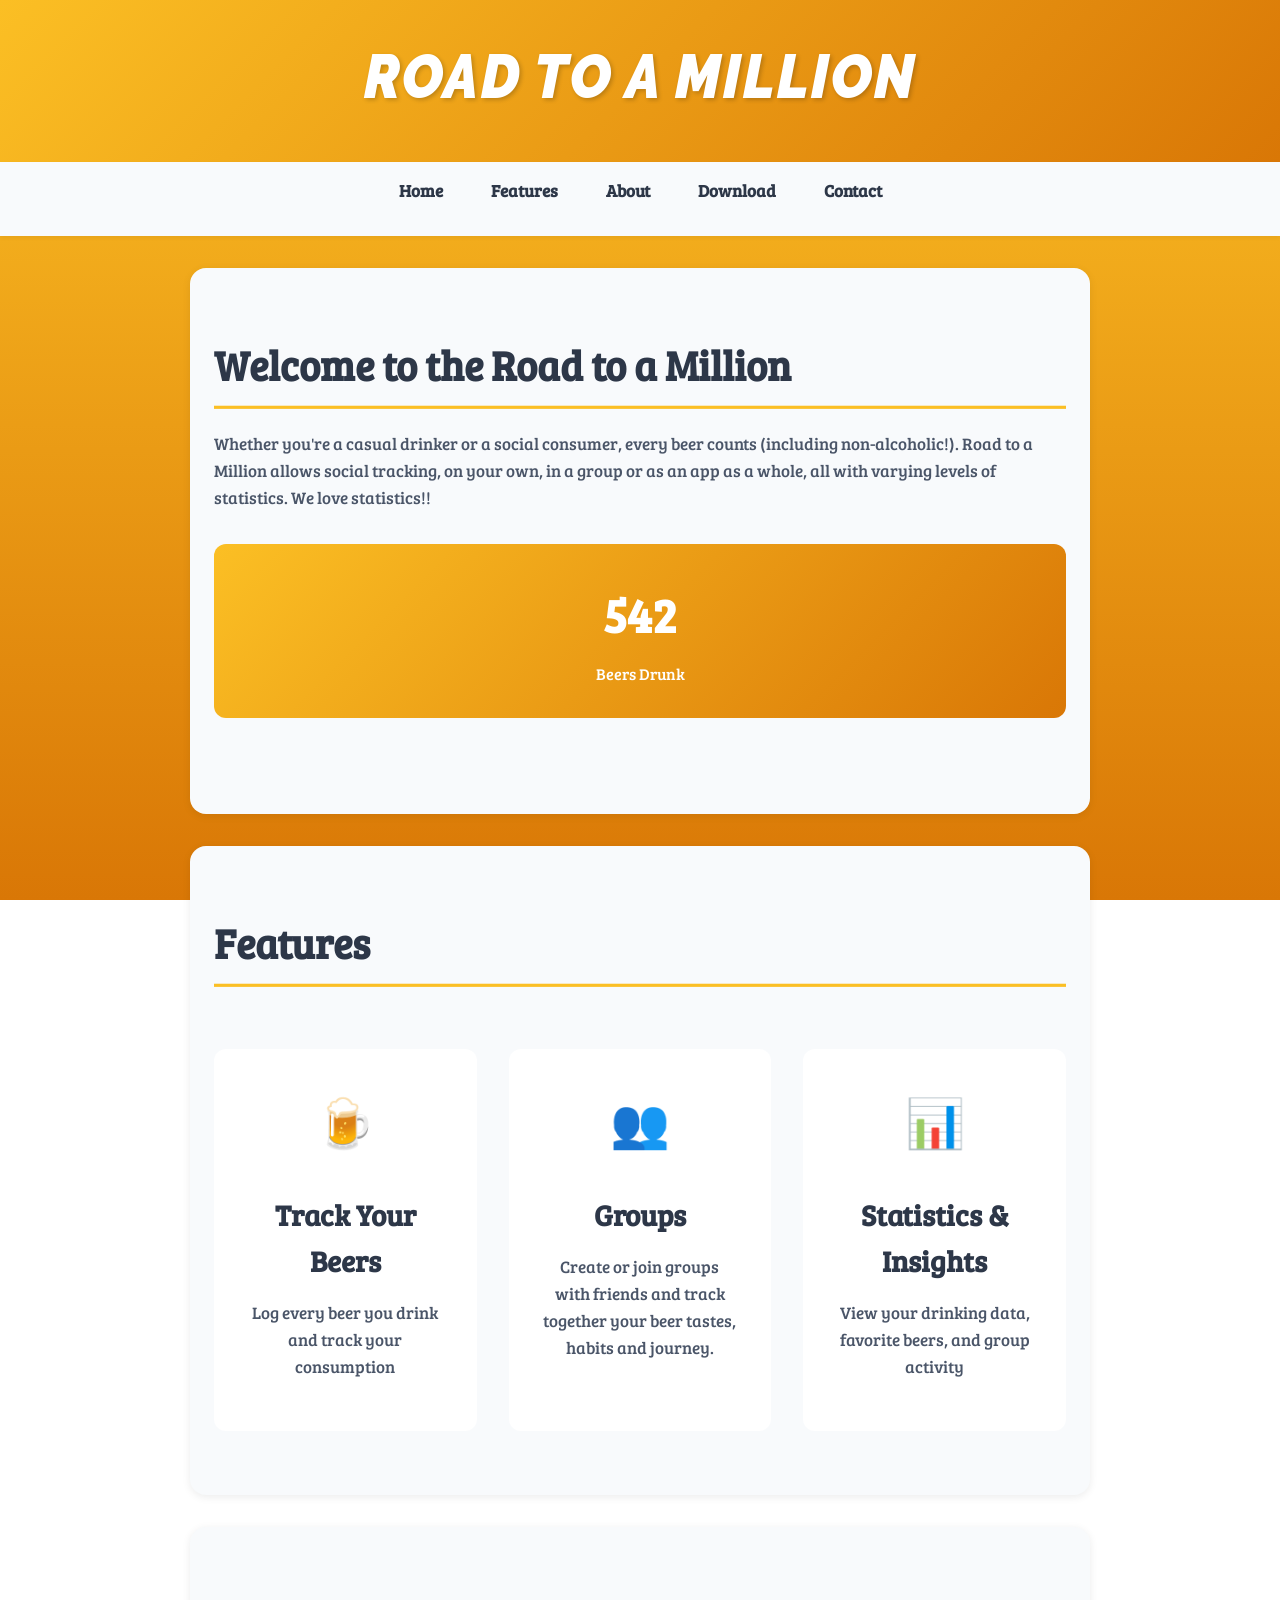
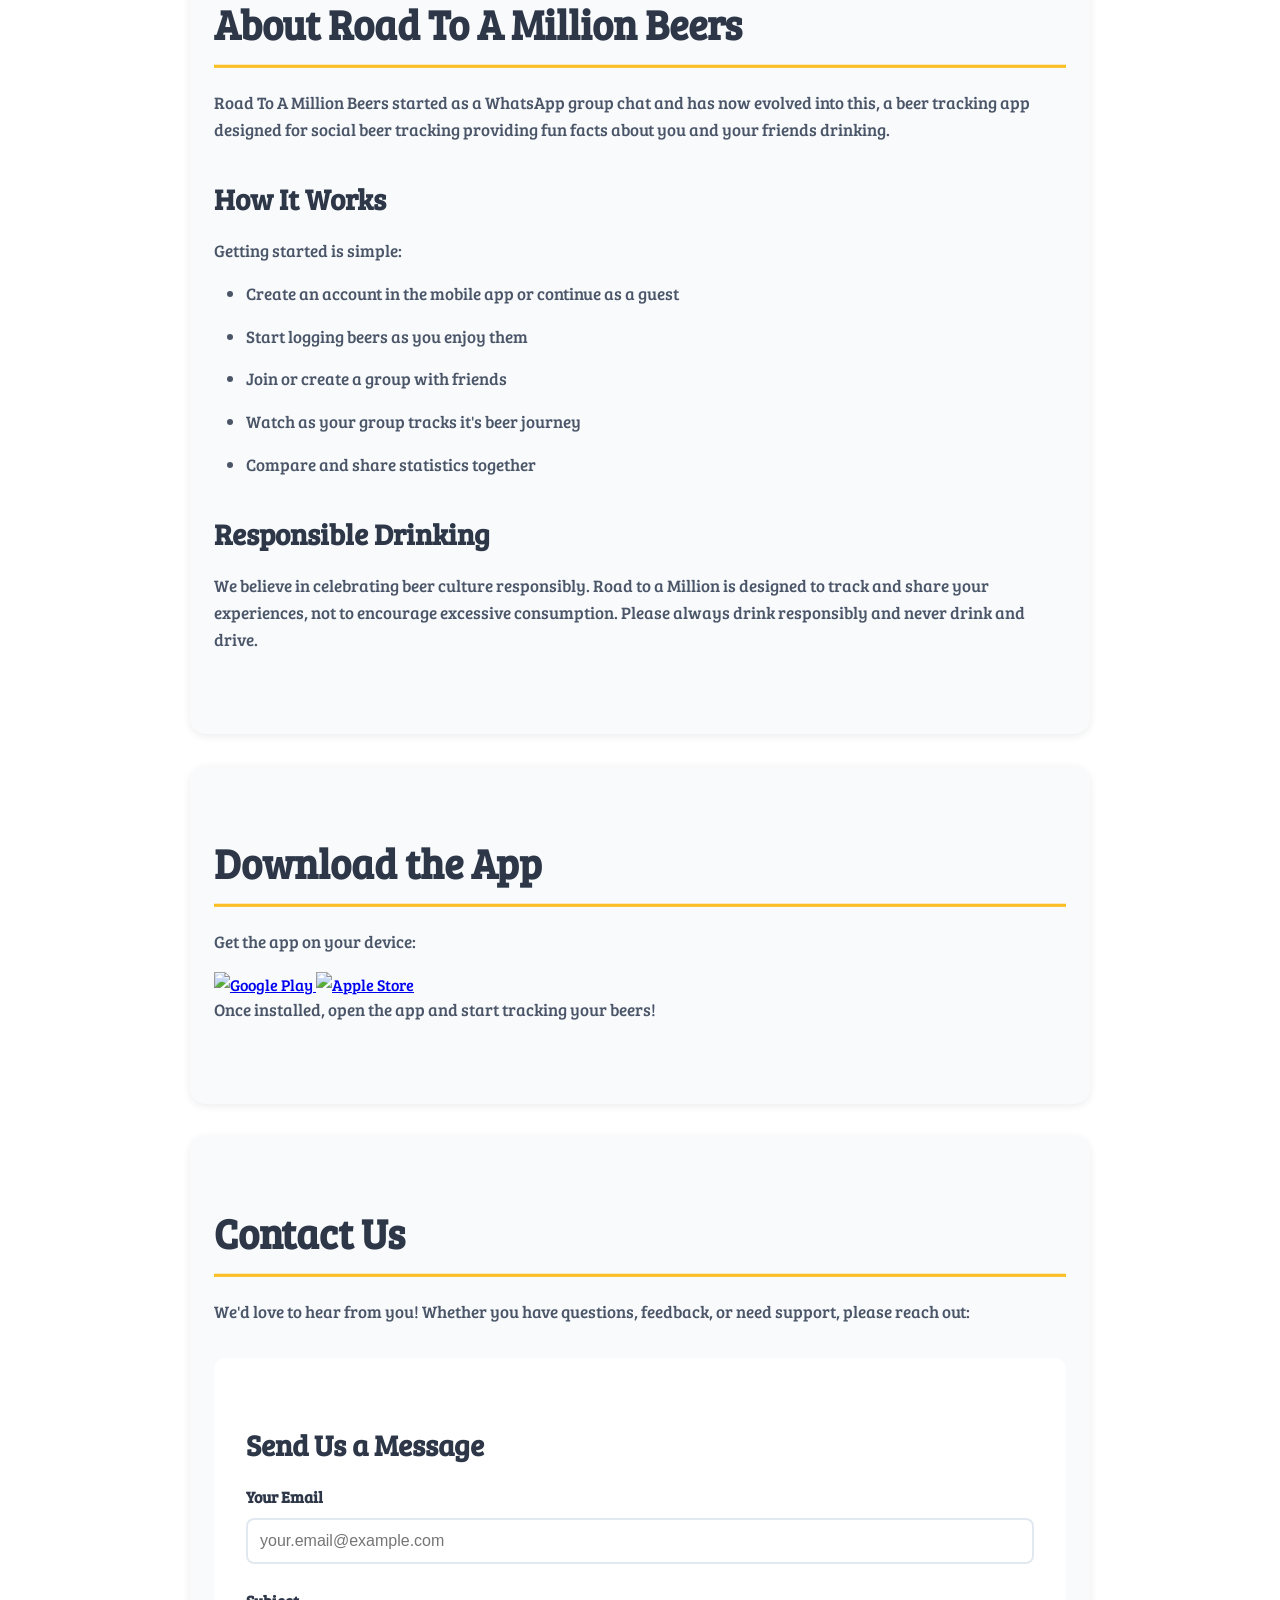
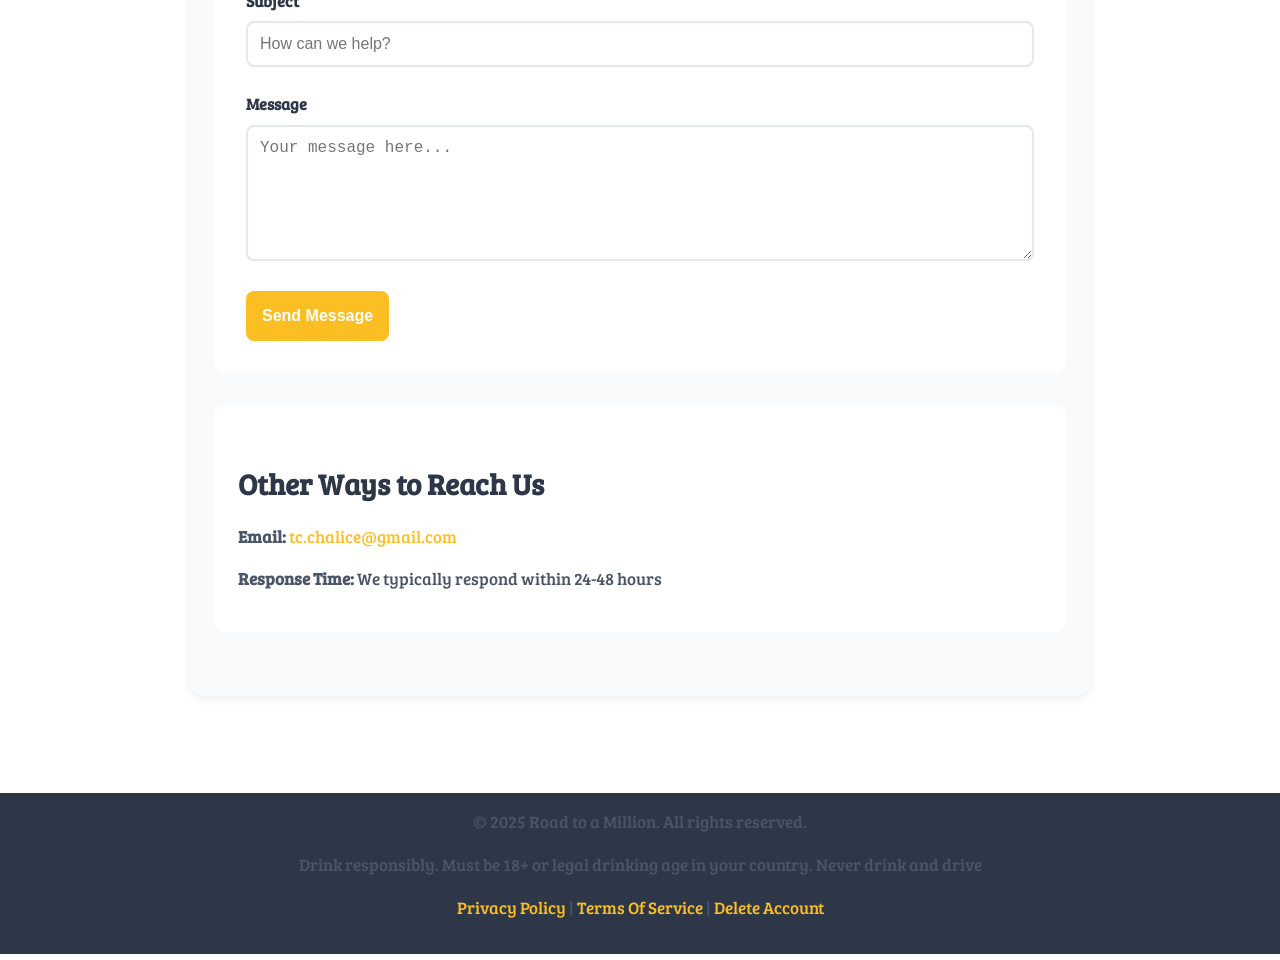
==== index.html @ 517c48bf "Updated download page" ====
<!DOCTYPE html>
<html lang="en">

<head>
    <meta charset="UTF-8">
    <meta name="viewport" content="width=device-width, initial-scale=1.0">
    <title>Road to a Million - Track Your Beers</title>
    <link rel="stylesheet" href="styles.css">
    <meta name="author" content="Toby Challis">
    <meta name="description" content="Social beer tracking - Road To A Million">
    <link rel="icon" href="favicon.png" type="image/png">
    <link
        href="https://fonts.googleapis.com/css2?family=Bree+Serif&family=Raleway:ital,wght@0,100..900;1,100..900&display=swap"
        rel="stylesheet">
    <style>
        html {
            scroll-behavior: smooth;
        }

        section {
            padding: 4rem 1.5rem;
            max-width: 900px;
            margin: 0 auto;
        }
    </style>
</head>

<body>
    <div class="beer-fill" id="beerFill">
        <div class="foam-layer"></div>
    </div>

    <header>
        <a onclick="showPage('home')">
            <div class="logo">ROAD TO A MILLION</div>
        </a>
    </header>

    <nav>
        <ul>
            <li><a onclick="showPage('home')">Home</a></li>
            <li><a onclick="showPage('features')">Features</a></li>
            <li><a onclick="showPage('about')">About</a></li>
            <li><a onclick="showPage('download')">Download</a></li>
            <li><a onclick="showPage('contact')">Contact</a></li>
        </ul>
    </nav>

    <div class="container">
        <!-- HOME + FEATURES + ABOUT Combined -->
        <div id="home" class="page active">
            <!-- HOME SECTION -->
            <section id="top">
                <h2>Welcome to the Road to a Million</h2>
                <p>
                    Whether you're a casual drinker or a social consumer, every beer counts (including non-alcoholic!).
                    Road to a Million allows social tracking, on your own, in a group or as an app as a whole, all with
                    varying levels of statistics. We love statistics!!
                </p>

                <div class="stats-box">
                    <div class="stats-number">542</div>
                    <div>Beers Drunk</div>
                </div>

            </section>

            <!-- FEATURES SECTION -->
            <section id="features">
                <h2>Features</h2>
                <div class="features-grid">
                    <div class="feature-card">
                        <div class="feature-icon">🍺</div>
                        <h3>Track Your Beers</h3>
                        <p>Log every beer you drink and track your consumption</p>
                    </div>
                    <div class="feature-card">
                        <div class="feature-icon">👥</div>
                        <h3>Groups</h3>
                        <p>Create or join groups with friends and track together your beer tastes, habits and journey.
                        </p>
                    </div>
                    <div class="feature-card">
                        <div class="feature-icon">📊</div>
                        <h3>Statistics & Insights</h3>
                        <p>View your drinking data, favorite beers, and group activity</p>
                    </div>

                </div>
            </section>

            <!-- ABOUT SECTION -->
            <section id="about">
                <h2>About Road To A Million Beers</h2>

                <p>Road To A Million Beers started as a WhatsApp group chat and has now evolved into this, a beer
                    tracking app designed for social beer tracking providing fun facts about you and your friends
                    drinking.</p>

                <h3>How It Works</h3>
                <p>Getting started is simple:</p>
                <ul>
                    <li>Create an account in the mobile app or continue as a guest</li>
                    <li>Start logging beers as you enjoy them</li>
                    <li>Join or create a group with friends</li>
                    <li>Watch as your group tracks it's beer journey</li>
                    <li>Compare and share statistics together</li>
                </ul>

                <h3>Responsible Drinking</h3>
                <p>We believe in celebrating beer culture responsibly. Road to a Million is designed to track and share
                    your experiences, not to encourage excessive consumption. Please always drink responsibly and never
                    drink and drive.</p>
            </section>

            <section id="download">
                <h2>Download the App</h2>

                <p>Get the app on your device:</p>

                <div class="download-buttons">
                    <a href="#" onclick="showComingSoon(event)" class="store-button">
                        <img src="https://upload.wikimedia.org/wikipedia/commons/thumb/7/78/Google_Play_Store_badge_EN.svg/330px-Google_Play_Store_badge_EN.svg.png"
                            alt="Google Play">
                    </a>
                    <a href="#" onclick="showComingSoon(event)" class="store-button">
                        <img src="https://upload.wikimedia.org/wikipedia/commons/thumb/3/3c/Download_on_the_App_Store_Badge.svg/330px-Download_on_the_App_Store_Badge.svg.png"
                            alt="Apple Store">
                    </a>
                </div>

                <p>Once installed, open the app and start tracking your beers!</p>
            </section>


            <section id="contact">
                <h2>Contact Us</h2>

                <p>We'd love to hear from you! Whether you have questions, feedback, or need support, please reach
                    out:
                </p>

                <div class="delete-form">
                    <h3>Send Us a Message</h3>
                    <form id="contactForm" action="https://formspree.io/f/mwpwkzno" method="POST">
                        <div class="form-group">
                            <label for="contact-email">Your Email</label>
                            <input type="email" id="contact-email" name="contact-email" required
                                placeholder="your.email@example.com">
                        </div>
                        <div class="form-group">
                            <label for="subject">Subject</label>
                            <input type="text" id="subject" name="subject" required placeholder="How can we help?">
                        </div>
                        <div class="form-group">
                            <label for="message">Message</label>
                            <textarea id="message" name="message" rows="6" required
                                placeholder="Your message here..."></textarea>
                        </div>
                        <button type="submit">Send Message</button>
                    </form>
                </div>

                <div style="margin-top: 2rem; padding: 1.5rem; background: var(--card-white); border-radius: 12px;">
                    <h3>Other Ways to Reach Us</h3>
                    <p><strong>Email:</strong> <a href="mailto:tc.chalice@gmail.com"
                            class="email-link">tc.chalice@gmail.com</a></p>
                    <p><strong>Response Time:</strong> We typically respond within 24-48 hours</p>
                </div>
            </section>
        </div>
    </div>

    <footer>
        <p>&copy; 2025 Road to a Million. All rights reserved.</p>
        <p>Drink responsibly. Must be 18+ or legal drinking age in your country. Never drink and drive</p>
        <p style="margin-top: 1rem;">
            <a href="privacy.html" target="_blank" style="color: var(--beer-light); text-decoration: none;">
                Privacy Policy
            </a>
            |
            <a href="TOS.html" target="_blank" style="color: var(--beer-light); text-decoration: none;">
                Terms Of Service
            </a>
            |
            <a href="deleteAccount.html" target="_blank" style="color: var(--beer-light); text-decoration: none;">
                Delete Account
            </a>
        </p>
    </footer>

    <script src="script.js"></script>
</body>

</html>
---- styles.css ----
* {
    margin: 0;
    padding: 0;
    box-sizing: border-box;
}

:root {
    --beer-light: #fbbf24;
    --beer-dark: #d97706;
    --foam: #f7eed5ff;
    --text-dark: #2d3748;
    --text-light: #4a5568;
    --bg-white: #f8fafc;
    --card-white: #ffffff;
}

body {
    font-family: "Bree Serif", serif;
    line-height: 1.6;
    color: var(--text-dark);
    overflow-x: hidden;
    position: relative;
    min-height: 100vh;
}

/* Beer fill effect */
.beer-fill {
    position: fixed;
    bottom: 0;
    left: 0;
    right: 0;
    height: 0%;
    background: linear-gradient(to bottom, var(--beer-light), var(--beer-dark));
    z-index: -1;
    transition: height 0.1s linear;
    border-radius: 20px 20px 0 0;
    pointer-events: none;
}

.foam-layer {
    position: absolute;
    top: 0;
    left: 0;
    right: 0;
    height: 50px;
    background: var(--foam);
    opacity: 0.9;
    border-radius: 20px 20px 0 0;
}

/* Bubbles */
.bubble {
    position: absolute;
    background: rgba(255, 255, 255, 0.5);
    border-radius: 50%;
    animation: rise linear infinite;
    pointer-events: none;
}

@keyframes rise {
    0% {
        transform: translateY(0) scale(1);
        opacity: 0.6;
    }

    50% {
        opacity: 0.8;
    }

    100% {
        transform: translateY(-100vh) scale(0.5);
        opacity: 0;
    }
}

header {
    background: linear-gradient(135deg, var(--beer-light), var(--beer-dark));
    font-family: "Raleway", serif;
    font-style: italic;
    font-weight: 900;
    padding: 2rem 1rem;
    text-align: center;
    box-shadow: 0 4px 6px rgba(0, 0, 0, 0.1);
    position: relative;
    z-index: 10;
}

.logo {
    font-size: 3.5rem;
    font-weight: 900;
    color: white;
    text-shadow: 2px 2px 4px rgba(0, 0, 0, 0.2);
    letter-spacing: 2px;
    transform: scaleY(1.1);
    margin-bottom: 0.5rem;
}

.tagline {
    font-size: 1.2rem;
    color: rgba(255, 255, 255, 0.95);
    font-weight: 500;
}

nav {
    background: var(--bg-white);
    padding: 1rem;
    box-shadow: 0 2px 4px rgba(0, 0, 0, 0.05);
    position: sticky;
    top: 0;
    z-index: 100;
}

nav ul {
    list-style: none;
    display: flex;
    justify-content: center;
    flex-wrap: wrap;
    gap: 2rem;
    margin-left: 0;
    padding-left: 0;
}

nav a {
    color: var(--text-dark);
    text-decoration: none;
    font-weight: 600;
    transition: color 0.3s;
    padding: 0.5rem;
    cursor: pointer;
}

nav a:hover {
    color: var(--beer-dark);
}

.container {
    max-width: 1200px;
    margin: 0 auto;
    padding: 2rem 1rem;
    position: relative;
    z-index: 1;
}

.page {
    display: none;
}

.page.active {
    display: block;
}

section {
    margin-bottom: 0;
    background: var(--bg-white);
    padding: 3rem;
    border-radius: 16px;
    box-shadow: 0 2px 8px rgba(0, 0, 0, 0.08);
}




section+section {
    margin-top: 2rem;
}


h2 {
    font-size: 2.5rem;
    margin-bottom: 1.5rem;
    color: var(--text-dark);
    border-bottom: 3px solid var(--beer-light);
    padding-bottom: 0.5rem;
    transform: scaleY(1.05);
}

h3 {
    font-size: 1.8rem;
    margin: 2rem 0 1rem;
    color: var(--text-dark);
}

p,
li {
    color: var(--text-light);
    margin-bottom: 1rem;
    font-size: 1.05rem;
}

ul {
    margin-left: 2rem;
}

.features-grid {
    display: grid;
    grid-template-columns: repeat(auto-fit, minmax(250px, 1fr));
    gap: 2rem;
    margin-top: 2rem;
}

.feature-card {
    background: var(--card-white);
    padding: 2rem;
    border-radius: 12px;
    text-align: center;
    transition: transform 0.3s, box-shadow 0.3s;
    border: 2px solid transparent;
    margin-top: 2rem;
}

.feature-card:hover {
    transform: translateY(-5px);
    box-shadow: 0 8px 16px rgba(212, 160, 23, 0.2);
    border-color: var(--beer-light);
}

.feature-icon {
    font-size: 3rem;
    margin-bottom: 1rem;
}

.cta-button {
    display: inline-block;
    background: linear-gradient(135deg, var(--beer-light), var(--beer-dark));
    color: white;
    padding: 1rem 2.5rem;
    border-radius: 12px;
    text-decoration: none;
    font-weight: 700;
    font-size: 1.1rem;
    transition: transform 0.3s, box-shadow 0.3s;
    box-shadow: 0 4px 6px rgba(0, 0, 0, 0.1);
    margin-top: 1rem;
    cursor: pointer;
}

.cta-button:hover {
    transform: translateY(-2px);
    box-shadow: 0 6px 12px rgba(0, 0, 0, 0.15);
}

.stats-box {
    background: linear-gradient(135deg, var(--beer-light), var(--beer-dark));
    color: white;
    padding: 2rem;
    border-radius: 12px;
    text-align: center;
    margin: 2rem 0;
}

.stats-number {
    font-size: 3rem;
    font-weight: 900;
    margin-bottom: 0.5rem;
}

footer {
    background: var(--text-dark);
    color: white;
    text-align: center;
    padding: 1rem;
    margin-top: 4rem;
    position: relative;
    z-index: 10;

}

.email-link {
    color: var(--beer-light);
    text-decoration: none;
}

.email-link:hover {
    text-decoration: underline;
}

.delete-form {
    background: var(--card-white);
    padding: 2rem;
    border-radius: 12px;
    margin: 2rem 0;
}

.form-group {
    margin-bottom: 1.5rem;
}

label {
    display: block;
    font-weight: 600;
    margin-bottom: 0.5rem;
    color: var(--text-dark);
}

input[type="email"],
input[type="text"],
textarea {
    width: 100%;
    padding: 0.75rem;
    border: 2px solid #e2e8f0;
    border-radius: 8px;
    font-size: 1rem;
    transition: border-color 0.3s;
}

input[type="email"]:focus,
input[type="text"]:focus,
textarea:focus {
    outline: none;
    border-color: var(--beer-light);
}

button[type="submit"] {
    background: var(--beer-light);
    color: white;
    padding: 1rem 1rem;
    border: none;
    border-radius: 8px;
    font-size: 1rem;
    font-weight: 600;
    cursor: pointer;
    transition: transform 0.3s, box-shadow 0.3s;
}

button[type="submit"]:hover {
    transform: translateY(-2px);
    box-shadow: 0 4px 8px rgba(0, 0, 0, 0.15);
}

.warning-box {
    background: #fff3cd;
    border-left: 4px solid #ffc107;
    padding: 1rem;
    border-radius: 8px;
    margin: 1rem 0;
}

.back-button {
    display: inline-block;
    background: var(--text-light);
    color: white;
    padding: 0.5rem 1.5rem;
    border-radius: 8px;
    text-decoration: none;
    font-weight: 600;
    margin-bottom: 2rem;
    transition: background 0.3s;
    cursor: pointer;
}

.back-button:hover {
    background: var(--text-dark);
}

@media (max-width: 768px) {
    .logo {
        font-size: 2.5rem;
    }

    section {
        padding: 2rem 1.5rem;
        margin-bottom: 2rem;
    }

    h2 {
        font-size: 2rem;
    }

    nav ul {
        gap: 1rem;
    }

    .download-buttons {
        display: flex;
        flex-wrap: wrap;
        gap: 2rem;
        margin: 2rem 0;
        justify-content: center;
        align-items: center;
        border: 2, black;
    }
}
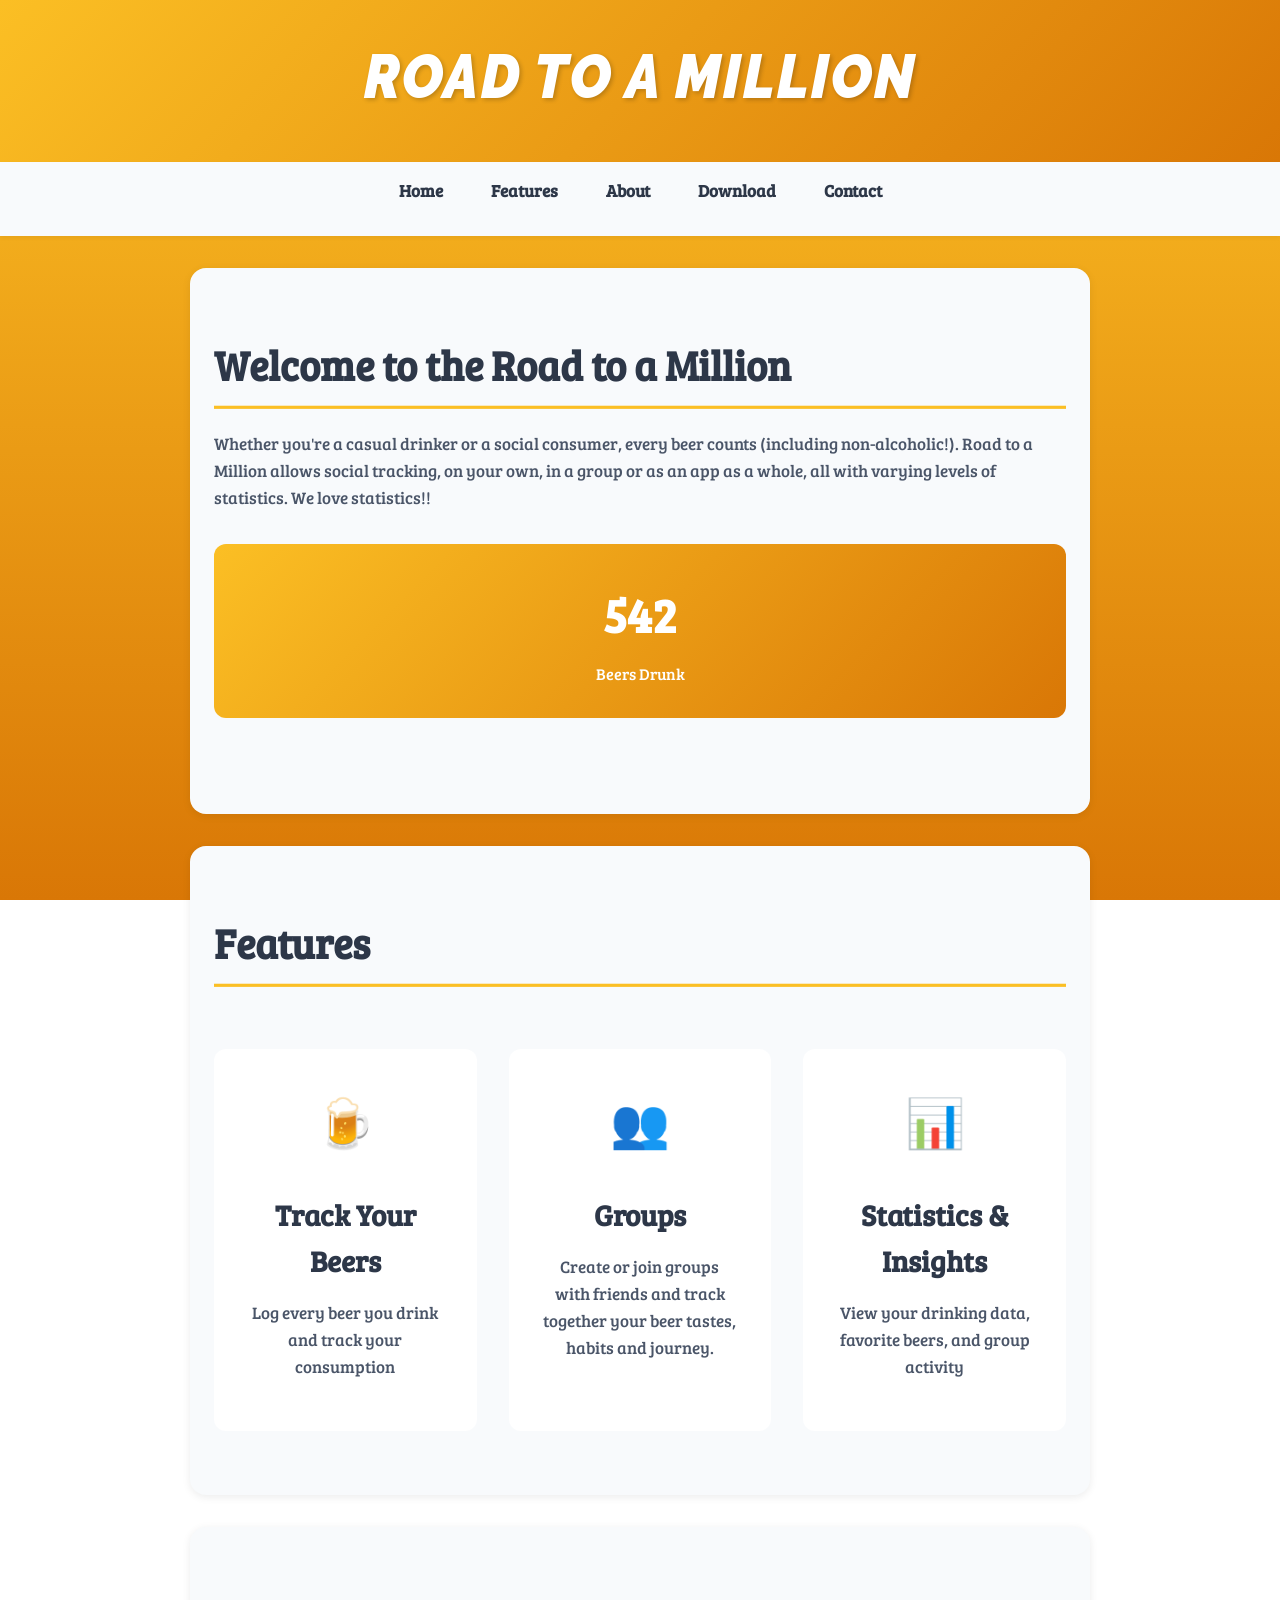
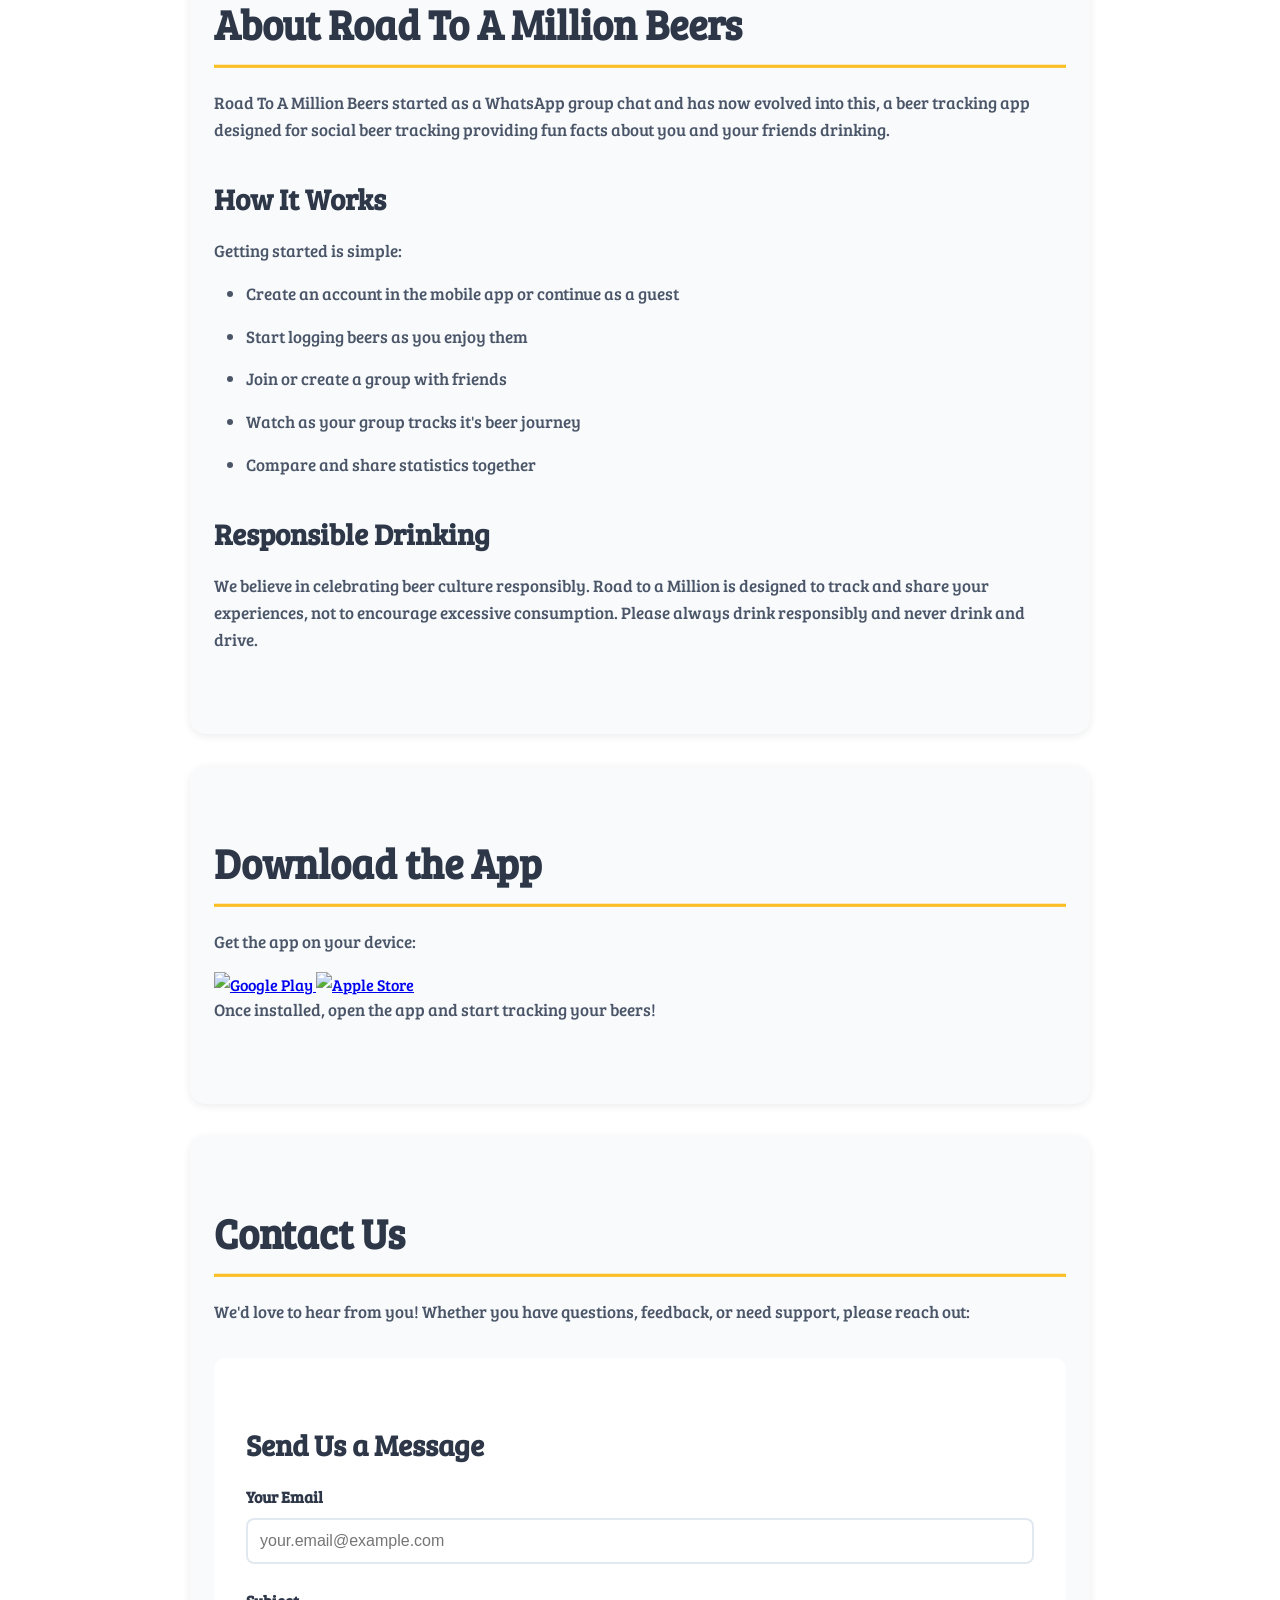
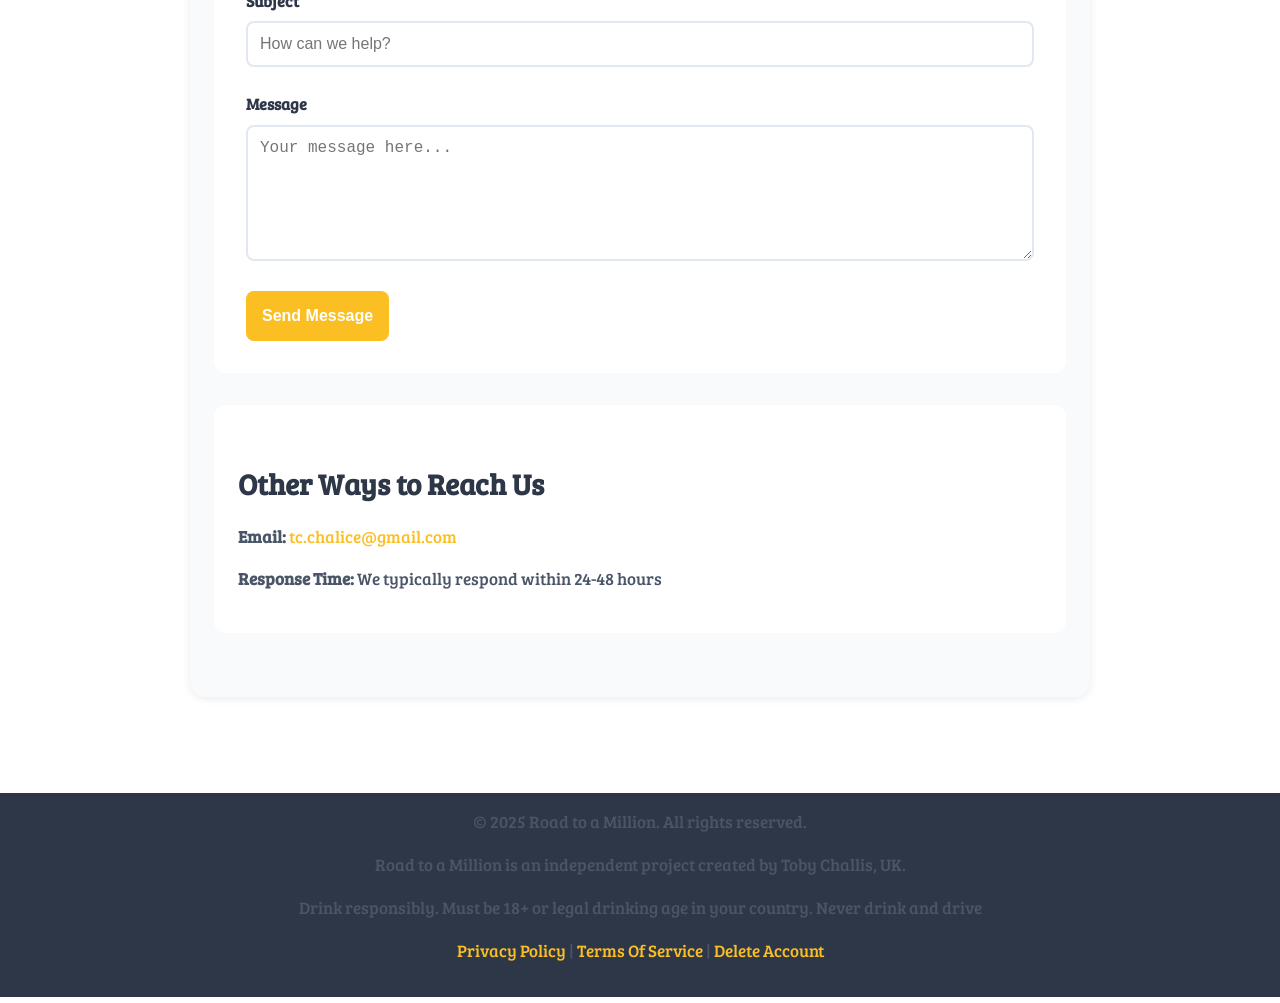
==== commit c708822d: "Updated pages. Redirect." ====
--- a/index.html
+++ b/index.html
@@ -145,7 +145,7 @@
                     <form id="contactForm" action="https://formspree.io/f/mwpwkzno" method="POST">
                         <div class="form-group">
                             <label for="contact-email">Your Email</label>
-                            <input type="email" id="contact-email" name="contact-email" required
+                            <input type="email" id="contact-email" name="contact-email" autocomplete="email" required
                                 placeholder="your.email@example.com">
                         </div>
                         <div class="form-group">
@@ -173,6 +173,10 @@
 
     <footer>
         <p>&copy; 2025 Road to a Million. All rights reserved.</p>
+        <p>
+            Road to a Million is an independent project created by
+            Toby Challis, UK.
+        </p>
         <p>Drink responsibly. Must be 18+ or legal drinking age in your country. Never drink and drive</p>
         <p style="margin-top: 1rem;">
             <a href="privacy.html" target="_blank" style="color: var(--beer-light); text-decoration: none;">
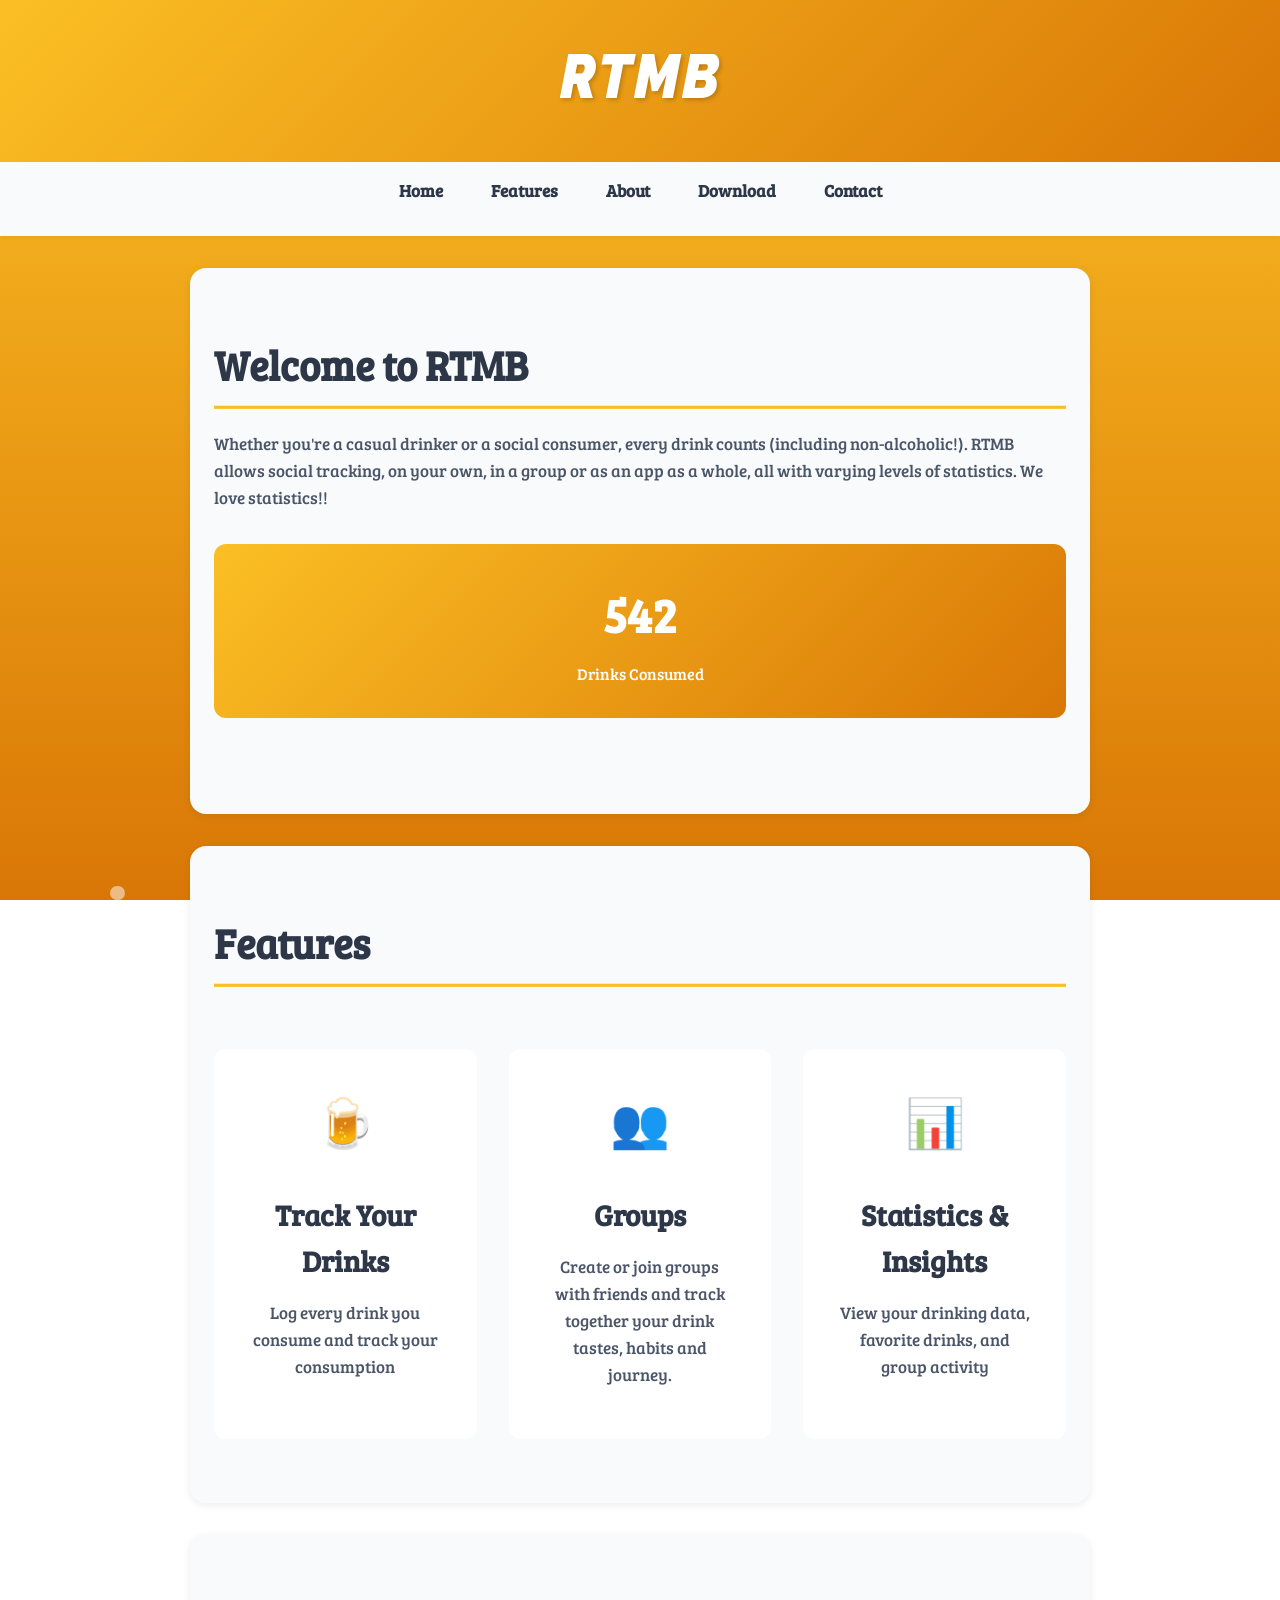
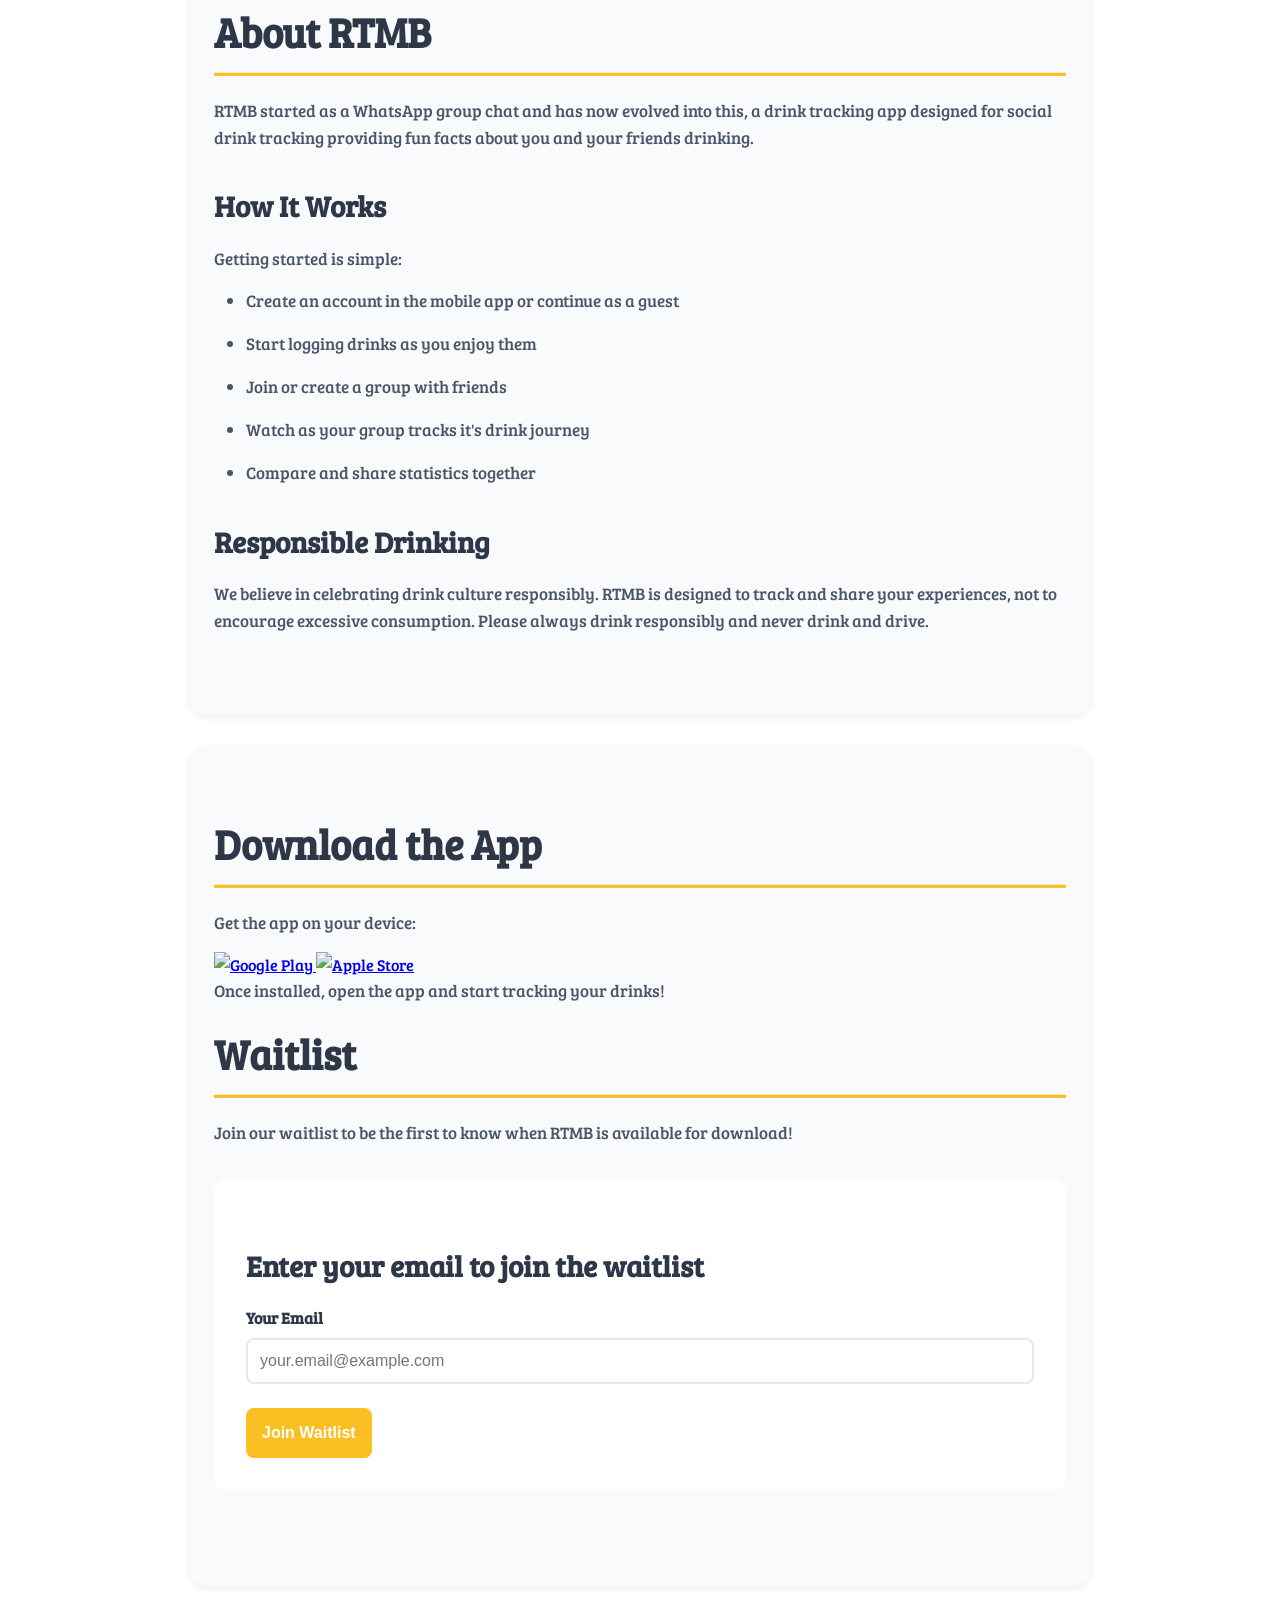
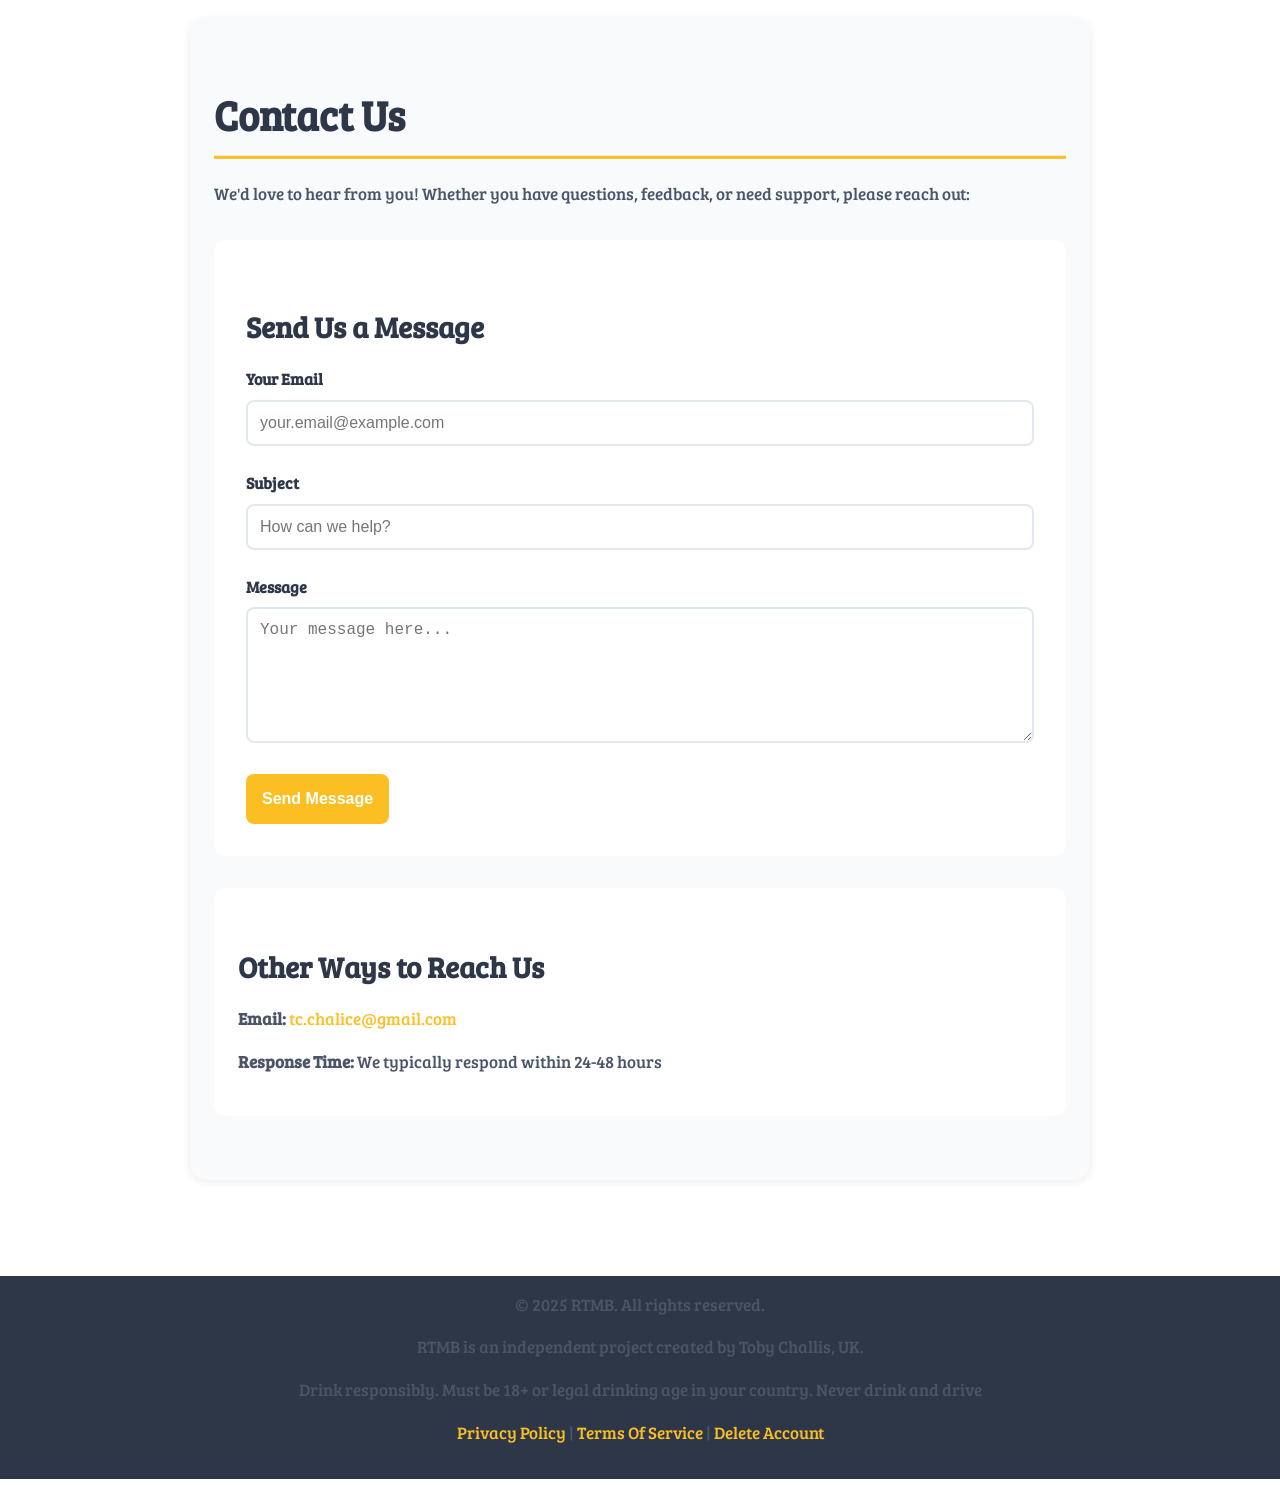
==== commit 070de48d: "Removed mention of Road To A Million. added waitlist" ====
--- a/index.html
+++ b/index.html
@@ -4,10 +4,10 @@
 <head>
     <meta charset="UTF-8">
     <meta name="viewport" content="width=device-width, initial-scale=1.0">
-    <title>Road to a Million - Track Your Beers</title>
+    <title>RTMB - Track Your Drinks</title>
     <link rel="stylesheet" href="styles.css">
     <meta name="author" content="Toby Challis">
-    <meta name="description" content="Social beer tracking - Road To A Million">
+    <meta name="description" content="Social drink tracking - RTMB">
     <link rel="icon" href="favicon.png" type="image/png">
     <link
         href="https://fonts.googleapis.com/css2?family=Bree+Serif&family=Raleway:ital,wght@0,100..900;1,100..900&display=swap"
@@ -32,7 +32,7 @@
 
     <header>
         <a onclick="showPage('home')">
-            <div class="logo">ROAD TO A MILLION</div>
+            <div class="logo">RTMB</div>
         </a>
     </header>
 
@@ -51,16 +51,16 @@
         <div id="home" class="page active">
             <!-- HOME SECTION -->
             <section id="top">
-                <h2>Welcome to the Road to a Million</h2>
+                <h2>Welcome to RTMB</h2>
                 <p>
-                    Whether you're a casual drinker or a social consumer, every beer counts (including non-alcoholic!).
-                    Road to a Million allows social tracking, on your own, in a group or as an app as a whole, all with
+                    Whether you're a casual drinker or a social consumer, every drink counts (including non-alcoholic!).
+                    RTMB allows social tracking, on your own, in a group or as an app as a whole, all with
                     varying levels of statistics. We love statistics!!
                 </p>
 
                 <div class="stats-box">
                     <div class="stats-number">542</div>
-                    <div>Beers Drunk</div>
+                    <div>Drinks Consumed</div>
                 </div>
 
             </section>
@@ -71,19 +71,19 @@
                 <div class="features-grid">
                     <div class="feature-card">
                         <div class="feature-icon">🍺</div>
-                        <h3>Track Your Beers</h3>
-                        <p>Log every beer you drink and track your consumption</p>
+                        <h3>Track Your Drinks</h3>
+                        <p>Log every drink you consume and track your consumption</p>
                     </div>
                     <div class="feature-card">
                         <div class="feature-icon">👥</div>
                         <h3>Groups</h3>
-                        <p>Create or join groups with friends and track together your beer tastes, habits and journey.
+                        <p>Create or join groups with friends and track together your drink tastes, habits and journey.
                         </p>
                     </div>
                     <div class="feature-card">
                         <div class="feature-icon">📊</div>
                         <h3>Statistics & Insights</h3>
-                        <p>View your drinking data, favorite beers, and group activity</p>
+                        <p>View your drinking data, favorite drinks, and group activity</p>
                     </div>
 
                 </div>
@@ -91,24 +91,24 @@
 
             <!-- ABOUT SECTION -->
             <section id="about">
-                <h2>About Road To A Million Beers</h2>
-
-                <p>Road To A Million Beers started as a WhatsApp group chat and has now evolved into this, a beer
-                    tracking app designed for social beer tracking providing fun facts about you and your friends
+                <h2>About RTMB</h2>
+
+                <p>RTMB started as a WhatsApp group chat and has now evolved into this, a drink
+                    tracking app designed for social drink tracking providing fun facts about you and your friends
                     drinking.</p>
 
                 <h3>How It Works</h3>
                 <p>Getting started is simple:</p>
                 <ul>
                     <li>Create an account in the mobile app or continue as a guest</li>
-                    <li>Start logging beers as you enjoy them</li>
+                    <li>Start logging drinks as you enjoy them</li>
                     <li>Join or create a group with friends</li>
-                    <li>Watch as your group tracks it's beer journey</li>
+                    <li>Watch as your group tracks it's drink journey</li>
                     <li>Compare and share statistics together</li>
                 </ul>
 
                 <h3>Responsible Drinking</h3>
-                <p>We believe in celebrating beer culture responsibly. Road to a Million is designed to track and share
+                <p>We believe in celebrating drink culture responsibly. RTMB is designed to track and share
                     your experiences, not to encourage excessive consumption. Please always drink responsibly and never
                     drink and drive.</p>
             </section>
@@ -129,9 +129,24 @@
                     </a>
                 </div>
 
-                <p>Once installed, open the app and start tracking your beers!</p>
-            </section>
-
+                <p>Once installed, open the app and start tracking your drinks!</p>
+
+                <h2>Waitlist</h2>
+                <p>Join our waitlist to be the first to know when RTMB is available for download!</p>
+
+                <div class="delete-form">
+                    <h3>Enter your email to join the waitlist</h3>
+                    <form id="contactForm" action="https://formspree.io/f/mwpwkzno" method="POST">
+                        <input type="hidden" name="subject" value="Waitlist Signup">
+                        <div class="form-group">
+                            <label for="contact-email">Your Email</label>
+                            <input type="email" id="contact-email" name="contact-email" autocomplete="email" required
+                                placeholder="your.email@example.com">
+                        </div>
+                        <button type="submit">Join Waitlist</button>
+                    </form>
+                </div>
+            </section>
 
             <section id="contact">
                 <h2>Contact Us</h2>
@@ -172,9 +187,9 @@
     </div>
 
     <footer>
-        <p>&copy; 2025 Road to a Million. All rights reserved.</p>
+        <p>&copy; 2025 RTMB. All rights reserved.</p>
         <p>
-            Road to a Million is an independent project created by
+            RTMB is an independent project created by
             Toby Challis, UK.
         </p>
         <p>Drink responsibly. Must be 18+ or legal drinking age in your country. Never drink and drive</p>
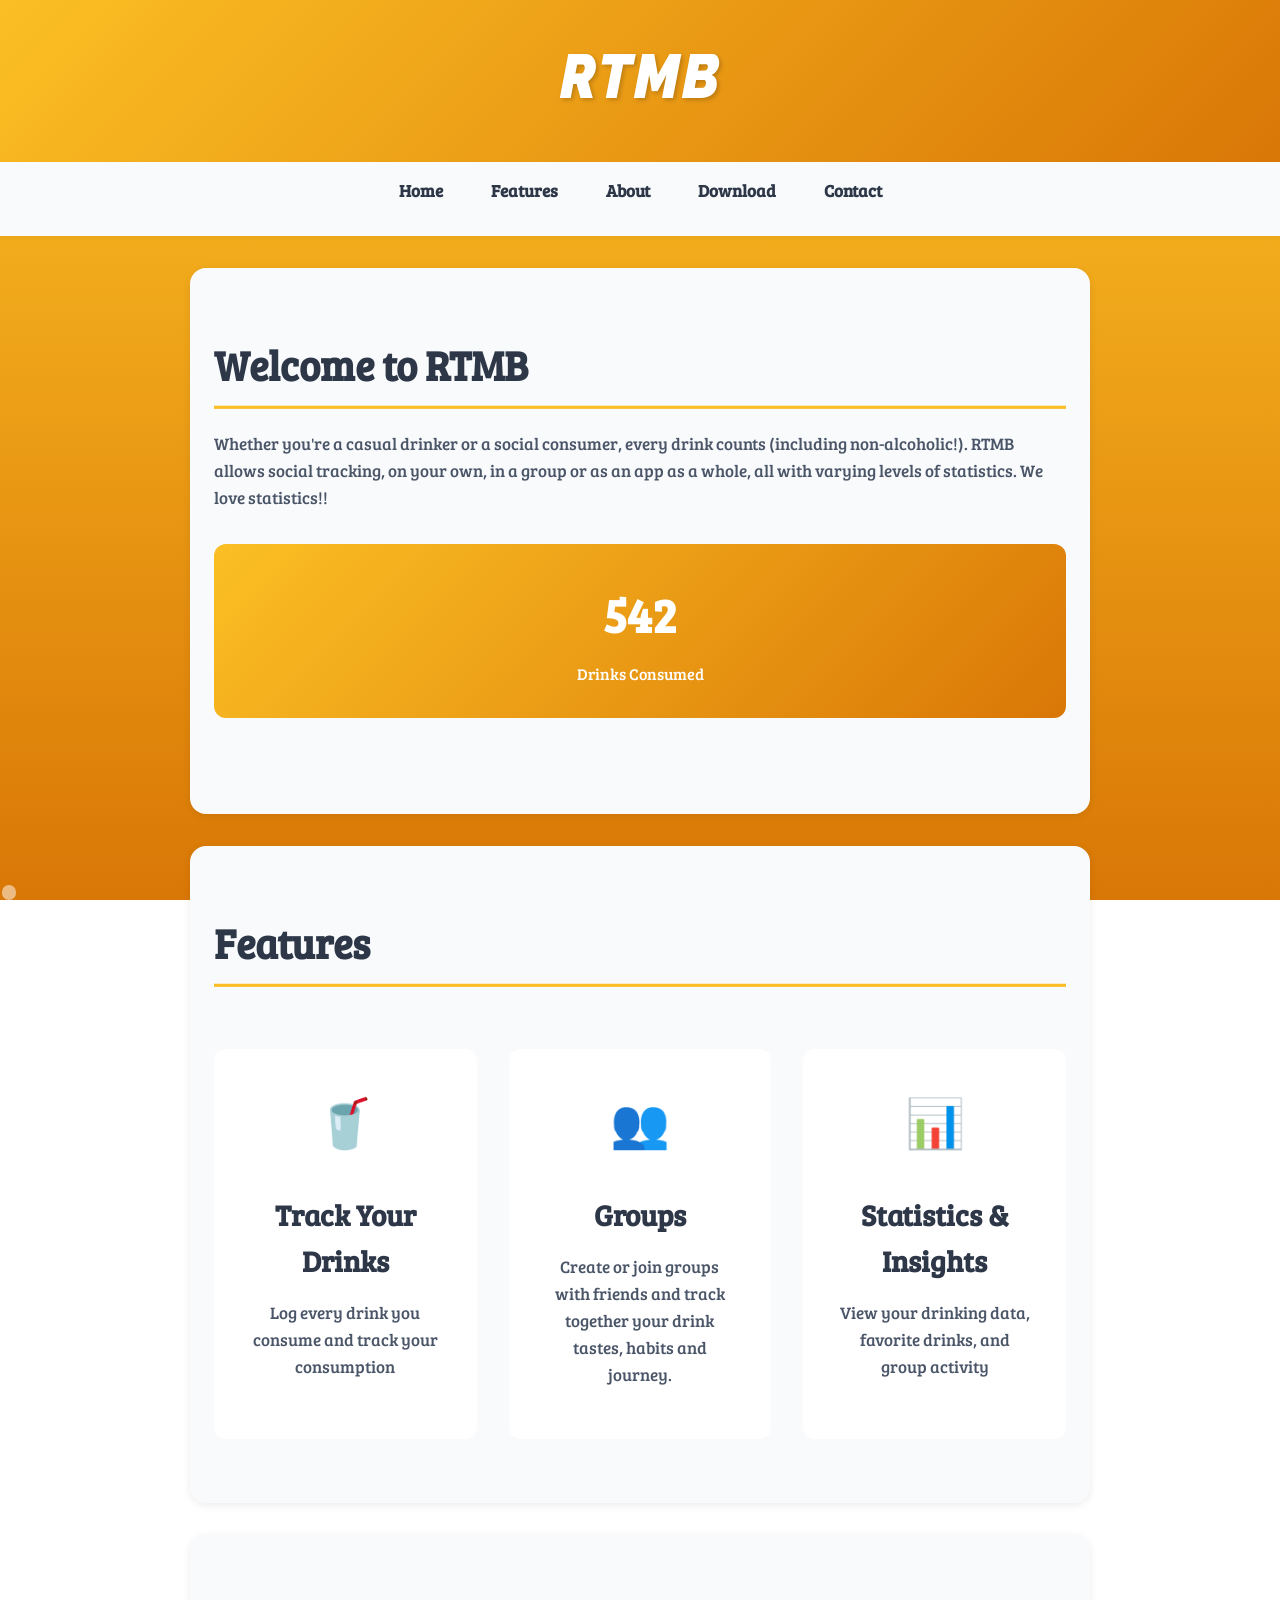
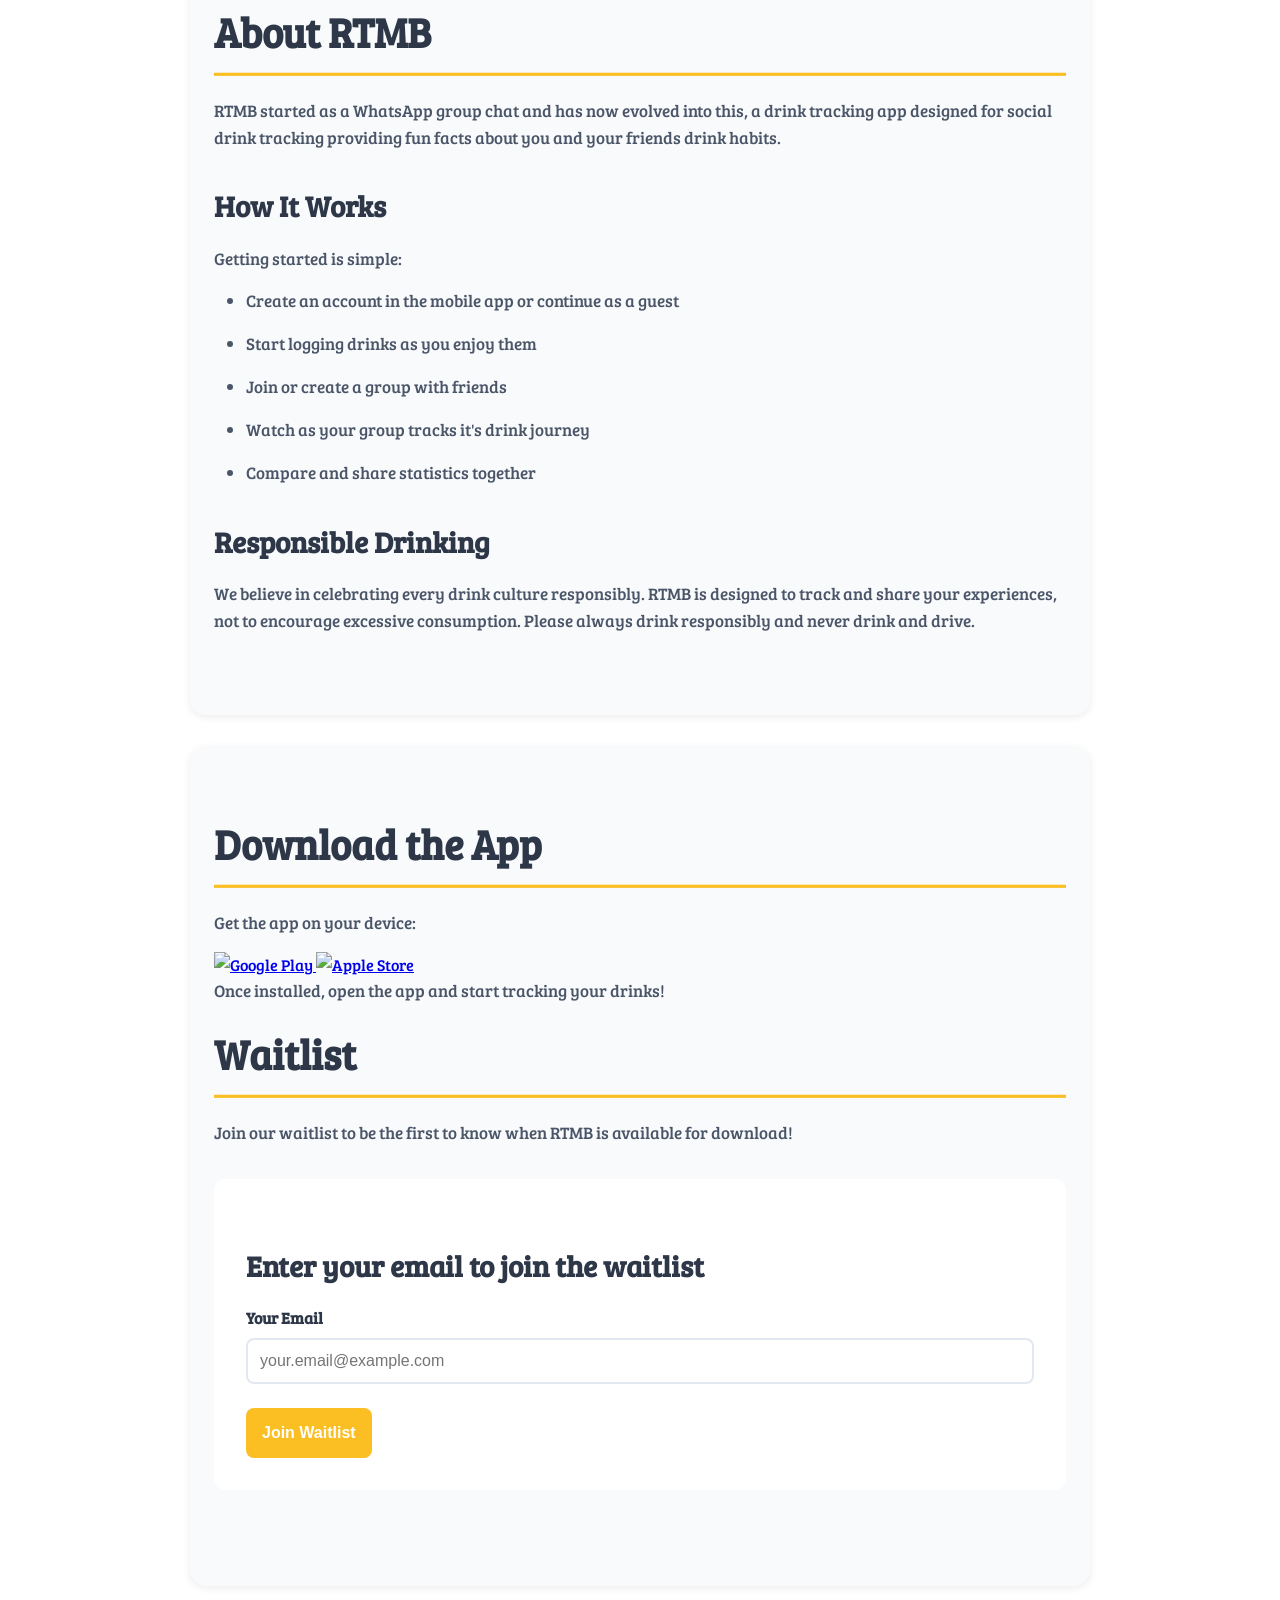
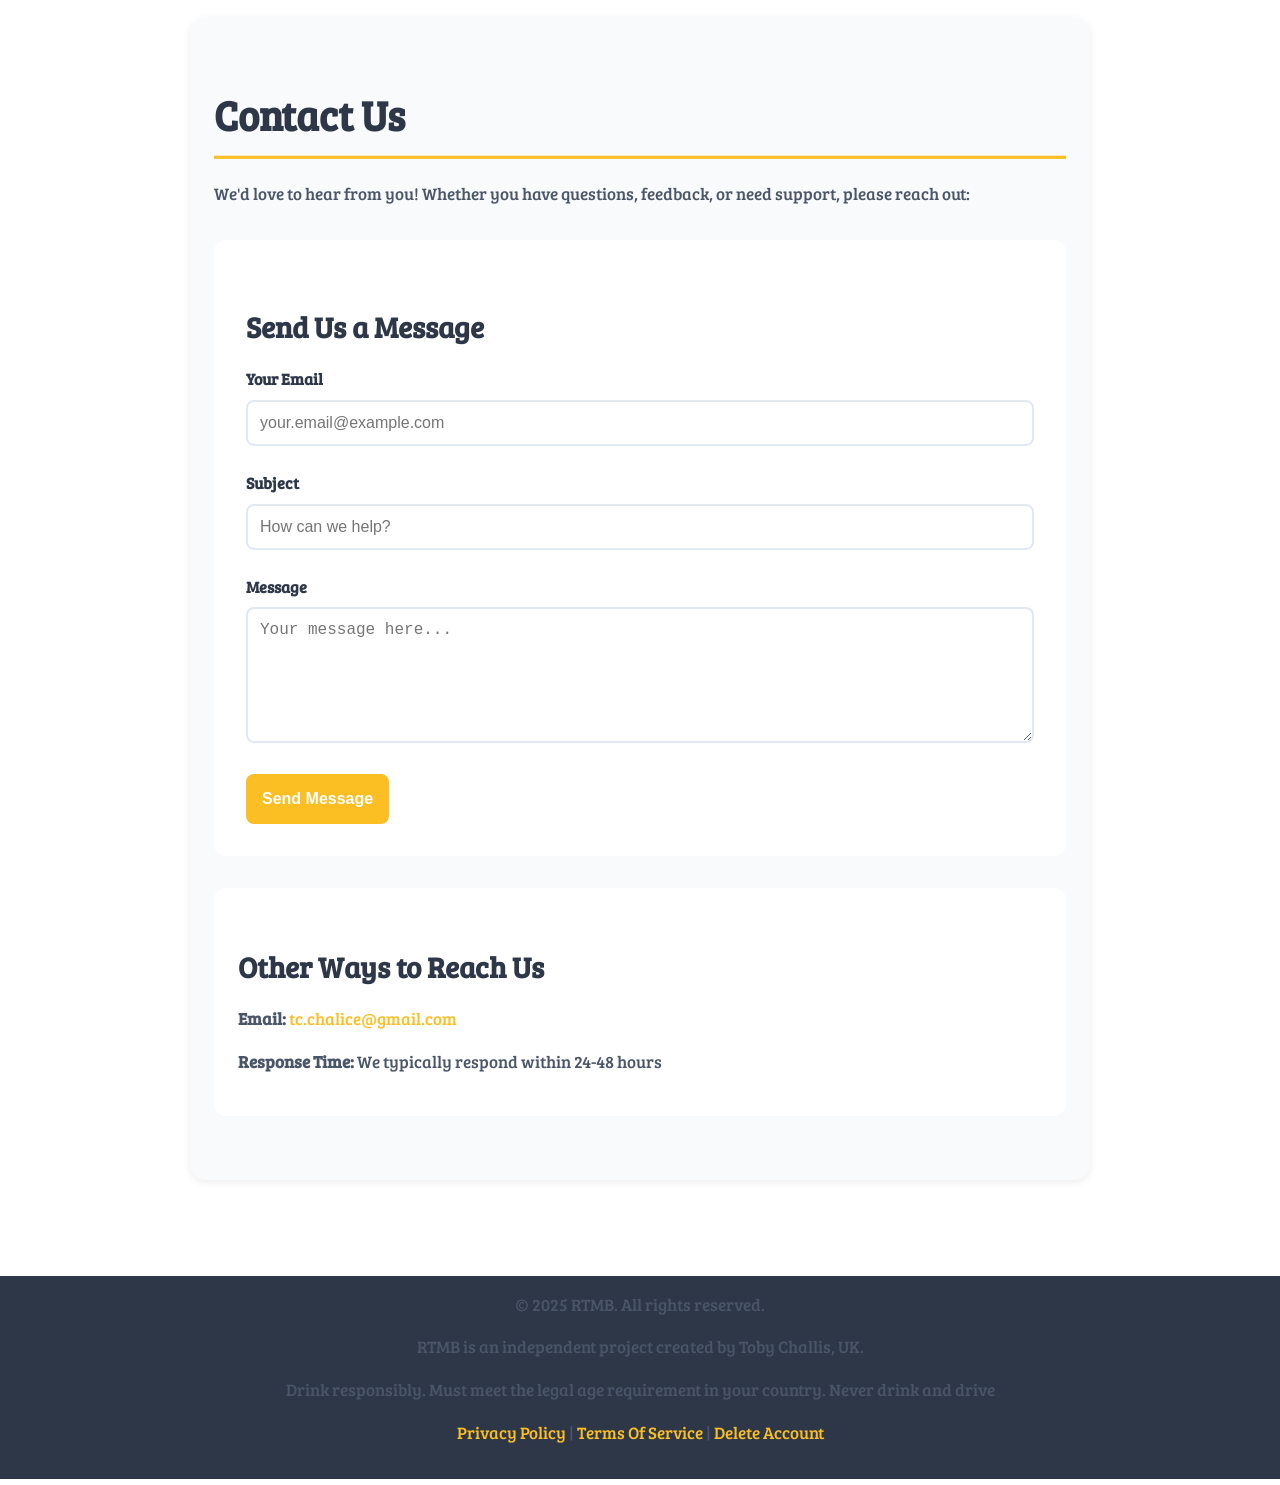
==== commit e338427a: "Removed beer icon for a more neutral drink" ====
--- a/index.html
+++ b/index.html
@@ -70,7 +70,7 @@
                 <h2>Features</h2>
                 <div class="features-grid">
                     <div class="feature-card">
-                        <div class="feature-icon">🍺</div>
+                        <div class="feature-icon">🥤</div>
                         <h3>Track Your Drinks</h3>
                         <p>Log every drink you consume and track your consumption</p>
                     </div>
@@ -95,7 +95,7 @@
 
                 <p>RTMB started as a WhatsApp group chat and has now evolved into this, a drink
                     tracking app designed for social drink tracking providing fun facts about you and your friends
-                    drinking.</p>
+                    drink habits.</p>
 
                 <h3>How It Works</h3>
                 <p>Getting started is simple:</p>
@@ -108,7 +108,7 @@
                 </ul>
 
                 <h3>Responsible Drinking</h3>
-                <p>We believe in celebrating drink culture responsibly. RTMB is designed to track and share
+                <p>We believe in celebrating every drink culture responsibly. RTMB is designed to track and share
                     your experiences, not to encourage excessive consumption. Please always drink responsibly and never
                     drink and drive.</p>
             </section>
@@ -192,7 +192,7 @@
             RTMB is an independent project created by
             Toby Challis, UK.
         </p>
-        <p>Drink responsibly. Must be 18+ or legal drinking age in your country. Never drink and drive</p>
+        <p>Drink responsibly. Must meet the legal age requirement in your country. Never drink and drive</p>
         <p style="margin-top: 1rem;">
             <a href="privacy.html" target="_blank" style="color: var(--beer-light); text-decoration: none;">
                 Privacy Policy
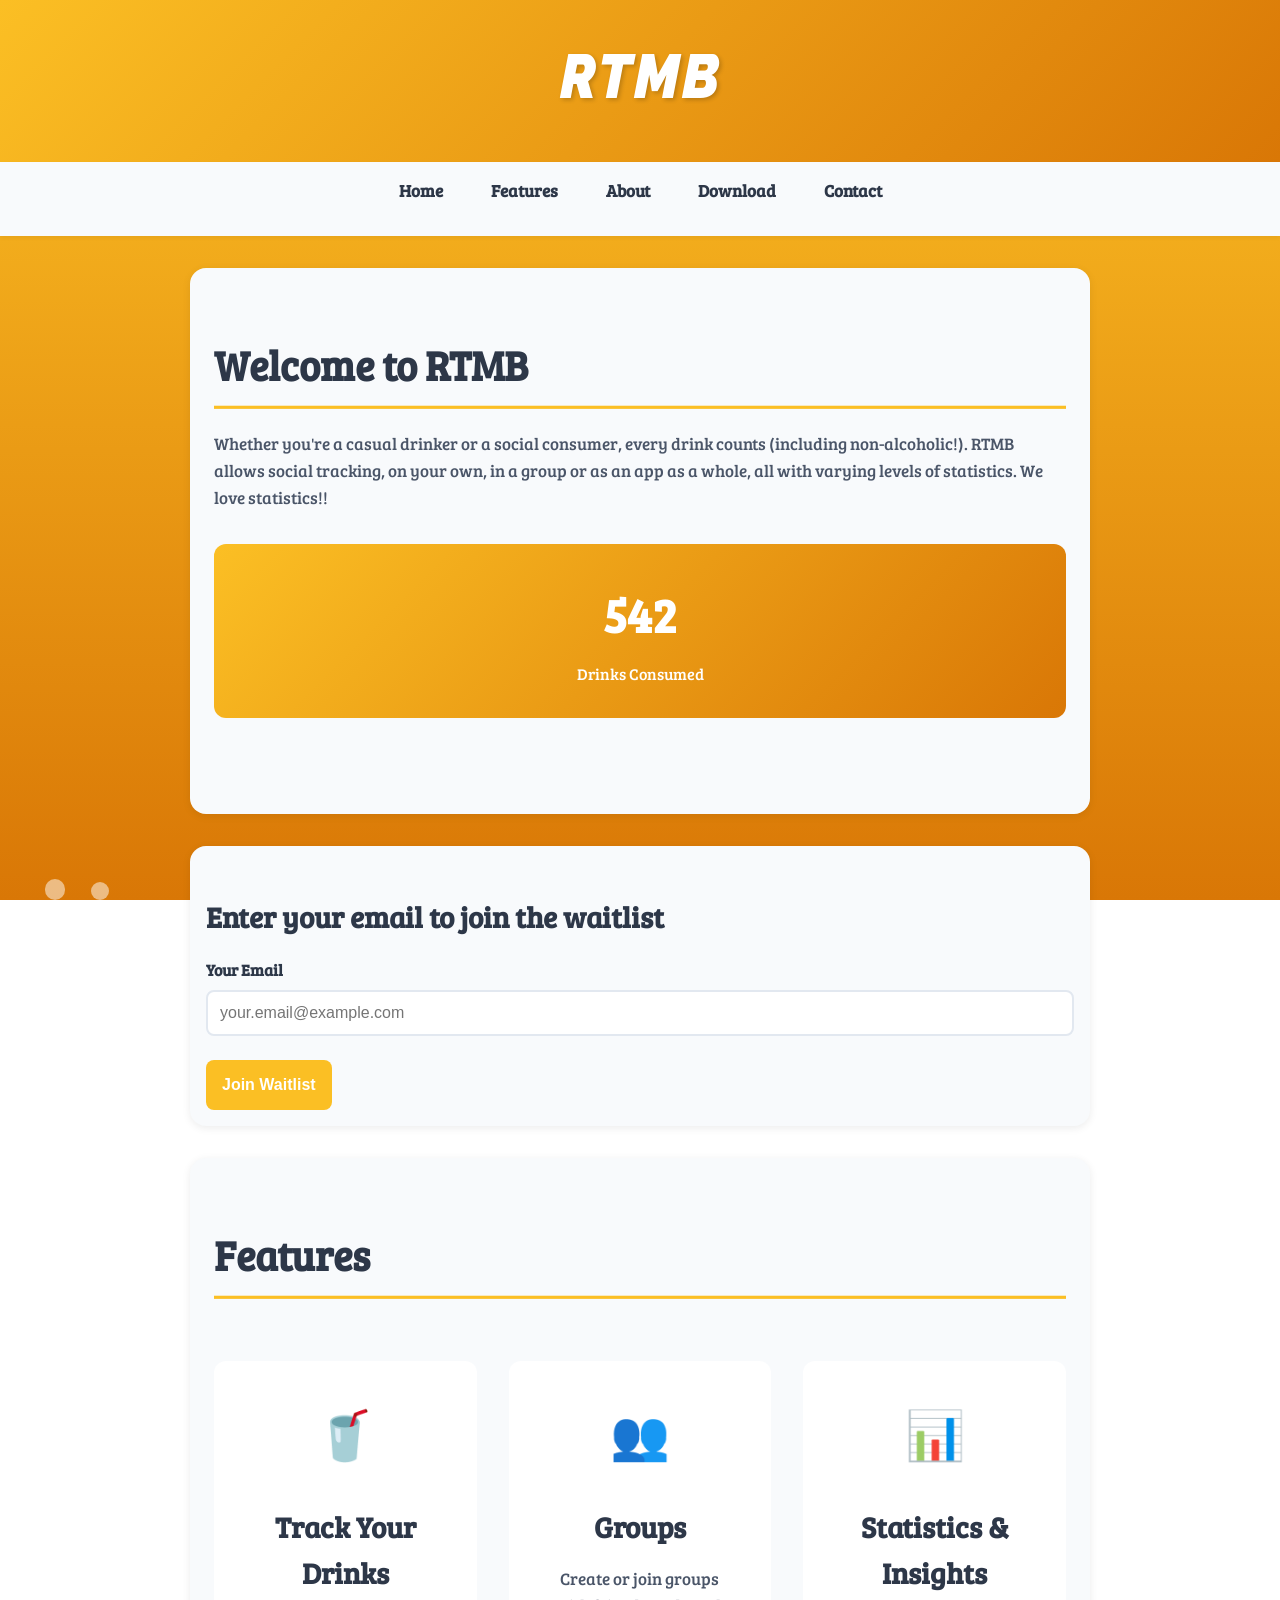
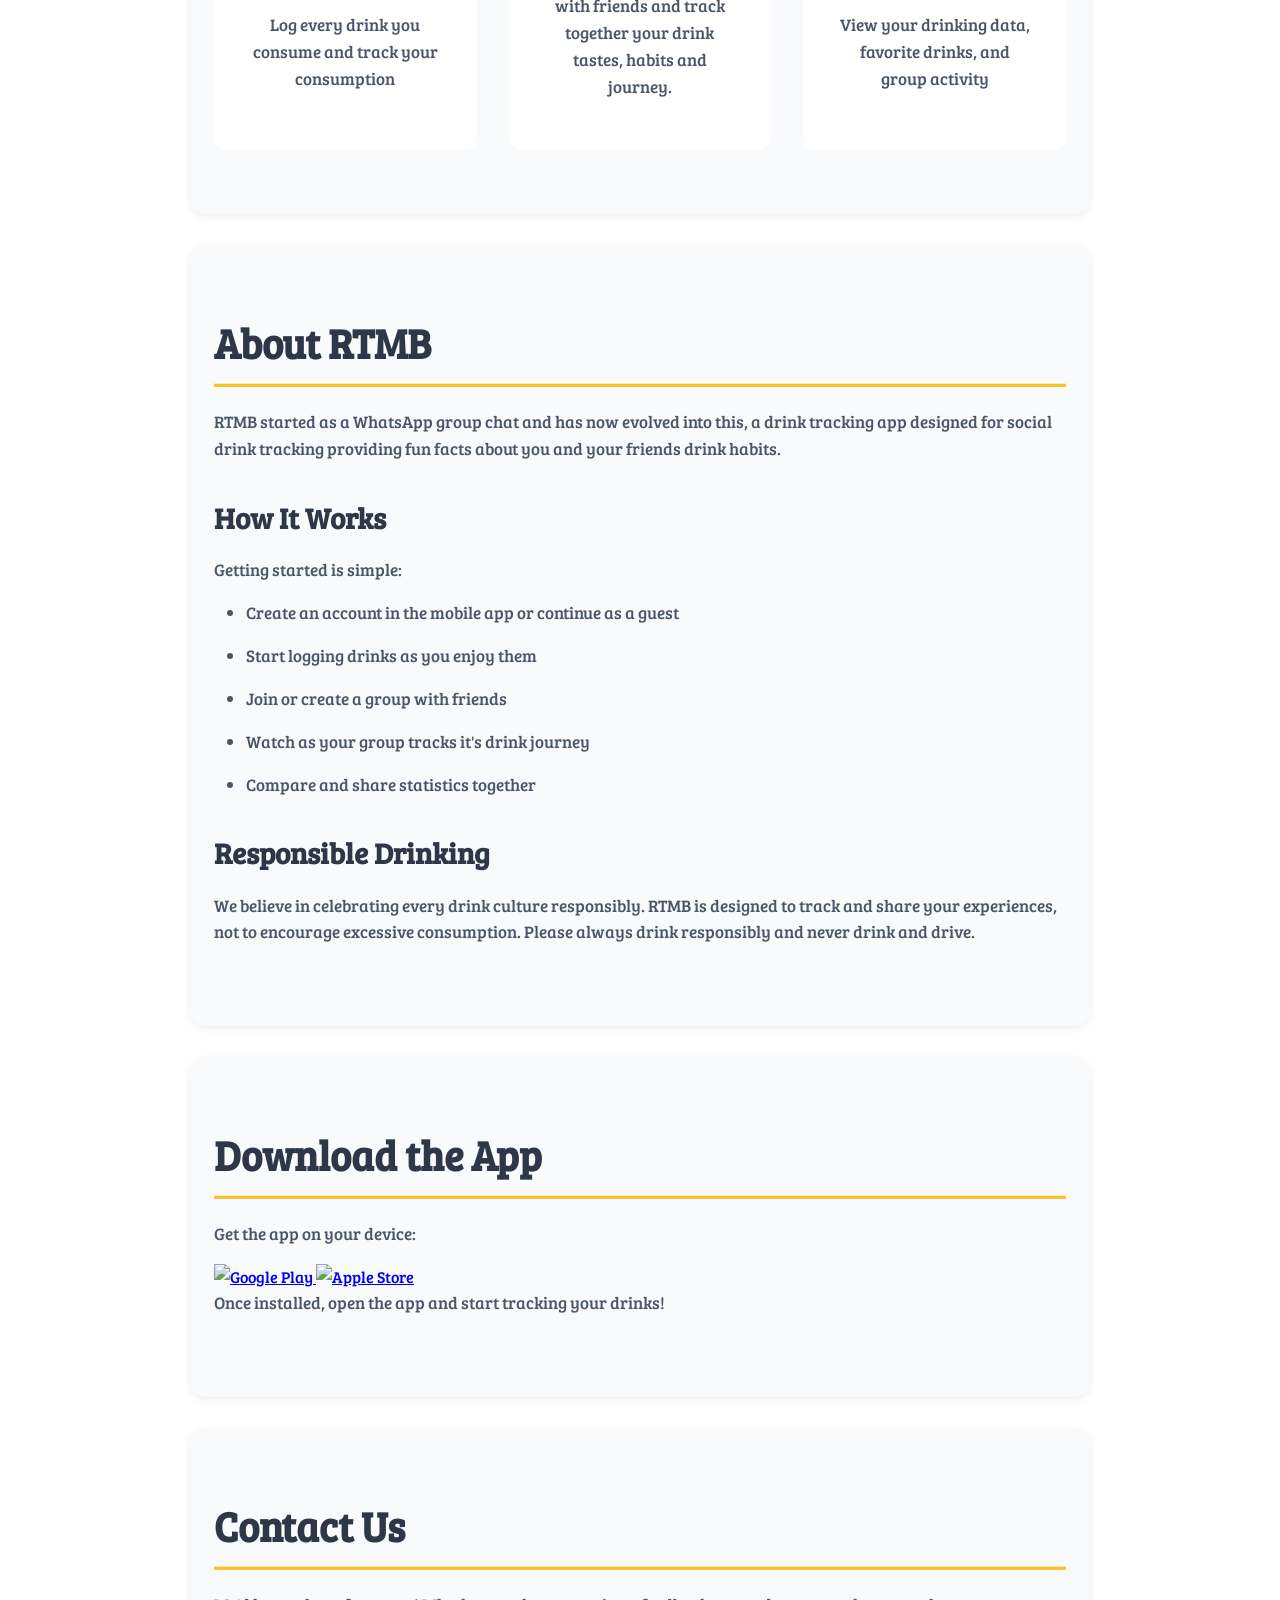
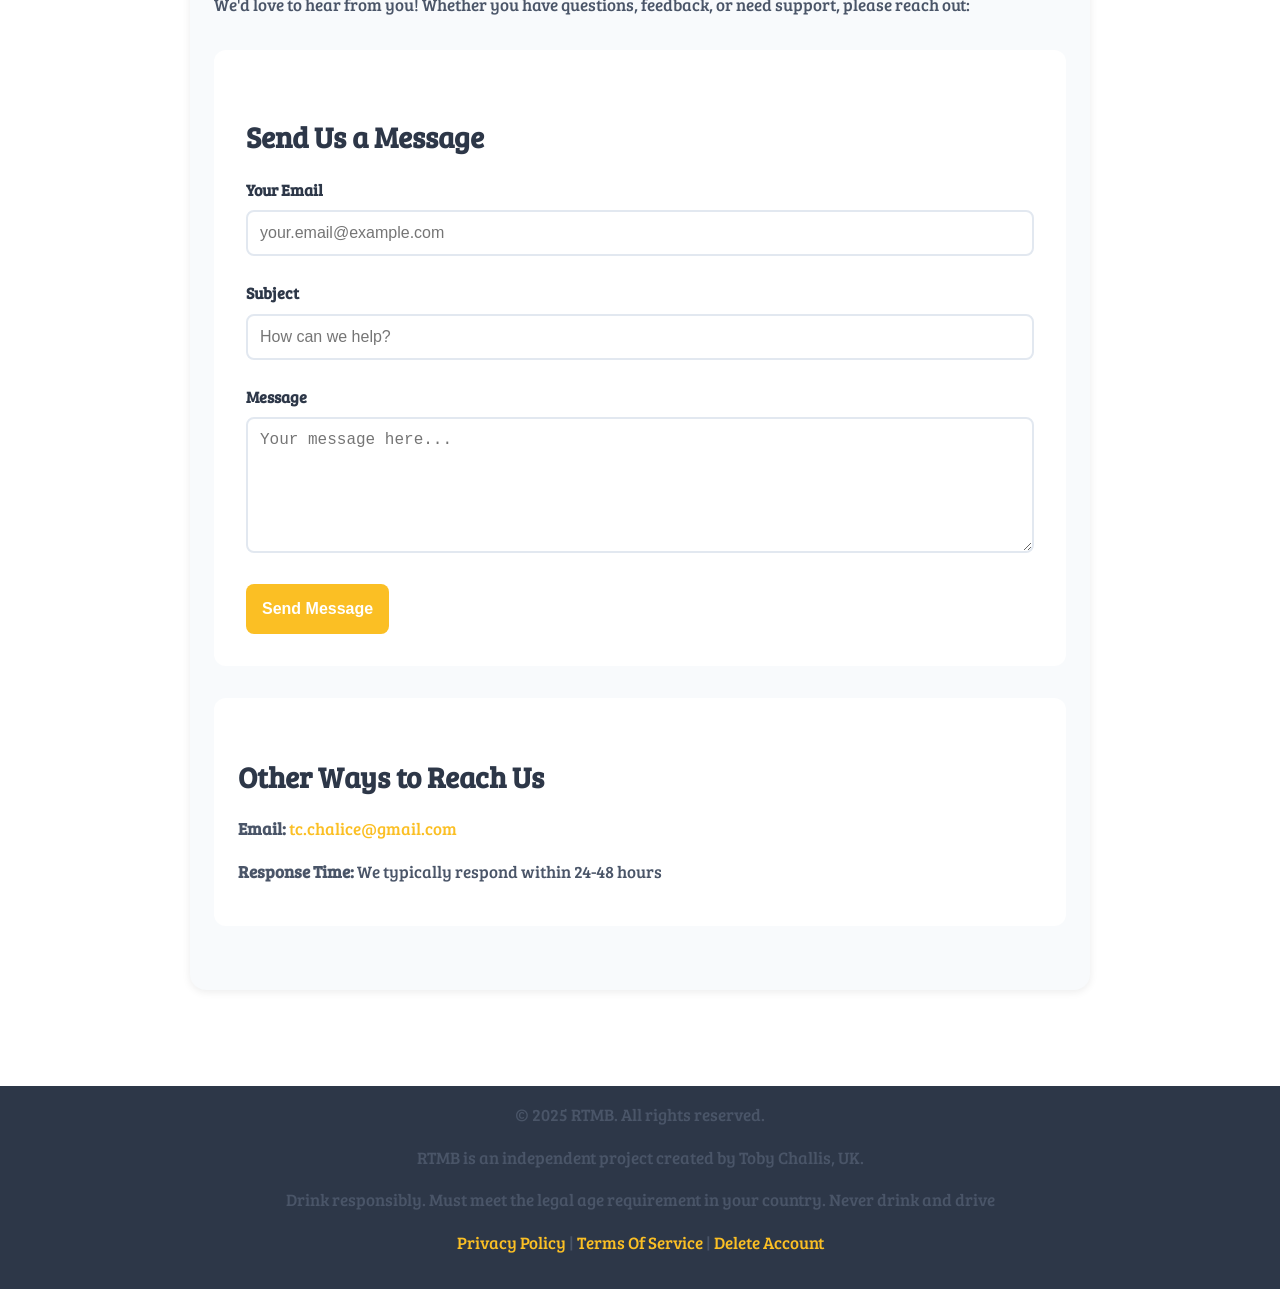
==== commit 56baa30a: "Moved waitlist higher up the page Fixed iphone deeplink redirect" ====
--- a/index.html
+++ b/index.html
@@ -49,6 +49,8 @@
     <div class="container">
         <!-- HOME + FEATURES + ABOUT Combined -->
         <div id="home" class="page active">
+
+
             <!-- HOME SECTION -->
             <section id="top">
                 <h2>Welcome to RTMB</h2>
@@ -62,8 +64,23 @@
                     <div class="stats-number">542</div>
                     <div>Drinks Consumed</div>
                 </div>
-
-            </section>
+            </section>
+
+            <section id="waitlist" style="padding: 1rem 1rem">
+                 
+                    <h3>Enter your email to join the waitlist</h3>
+                    <form id="contactForm" action="https://formspree.io/f/mwpwkzno" method="POST">
+                        <input type="hidden" name="subject" value="Waitlist Signup">
+                        <div class="form-group">
+                            <label for="contact-email">Your Email</label>
+                            <input type="email" id="contact-email" name="contact-email" autocomplete="email" required
+                                placeholder="your.email@example.com">
+                        </div>
+                        <button type="submit">Join Waitlist</button>
+                    </form>
+                
+            </section>
+
 
             <!-- FEATURES SECTION -->
             <section id="features">
@@ -131,21 +148,7 @@
 
                 <p>Once installed, open the app and start tracking your drinks!</p>
 
-                <h2>Waitlist</h2>
-                <p>Join our waitlist to be the first to know when RTMB is available for download!</p>
-
-                <div class="delete-form">
-                    <h3>Enter your email to join the waitlist</h3>
-                    <form id="contactForm" action="https://formspree.io/f/mwpwkzno" method="POST">
-                        <input type="hidden" name="subject" value="Waitlist Signup">
-                        <div class="form-group">
-                            <label for="contact-email">Your Email</label>
-                            <input type="email" id="contact-email" name="contact-email" autocomplete="email" required
-                                placeholder="your.email@example.com">
-                        </div>
-                        <button type="submit">Join Waitlist</button>
-                    </form>
-                </div>
+
             </section>
 
             <section id="contact">
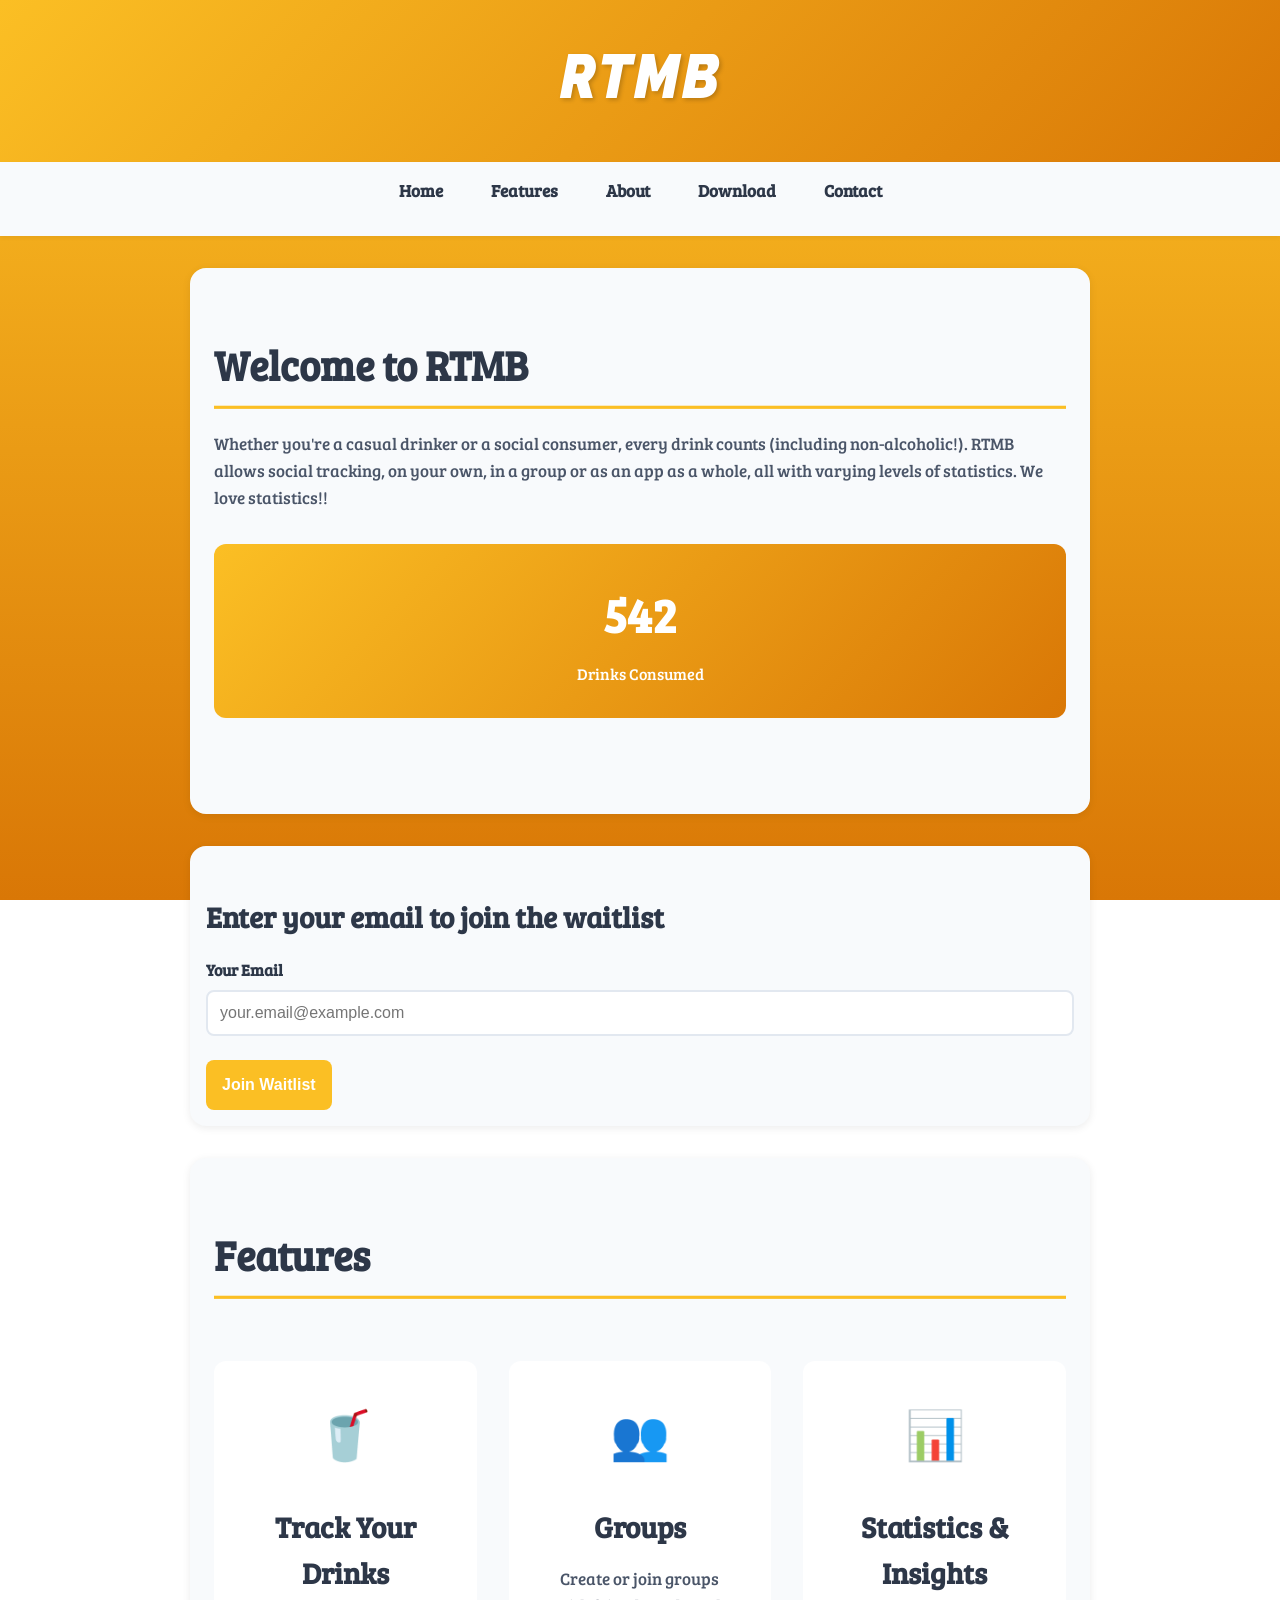
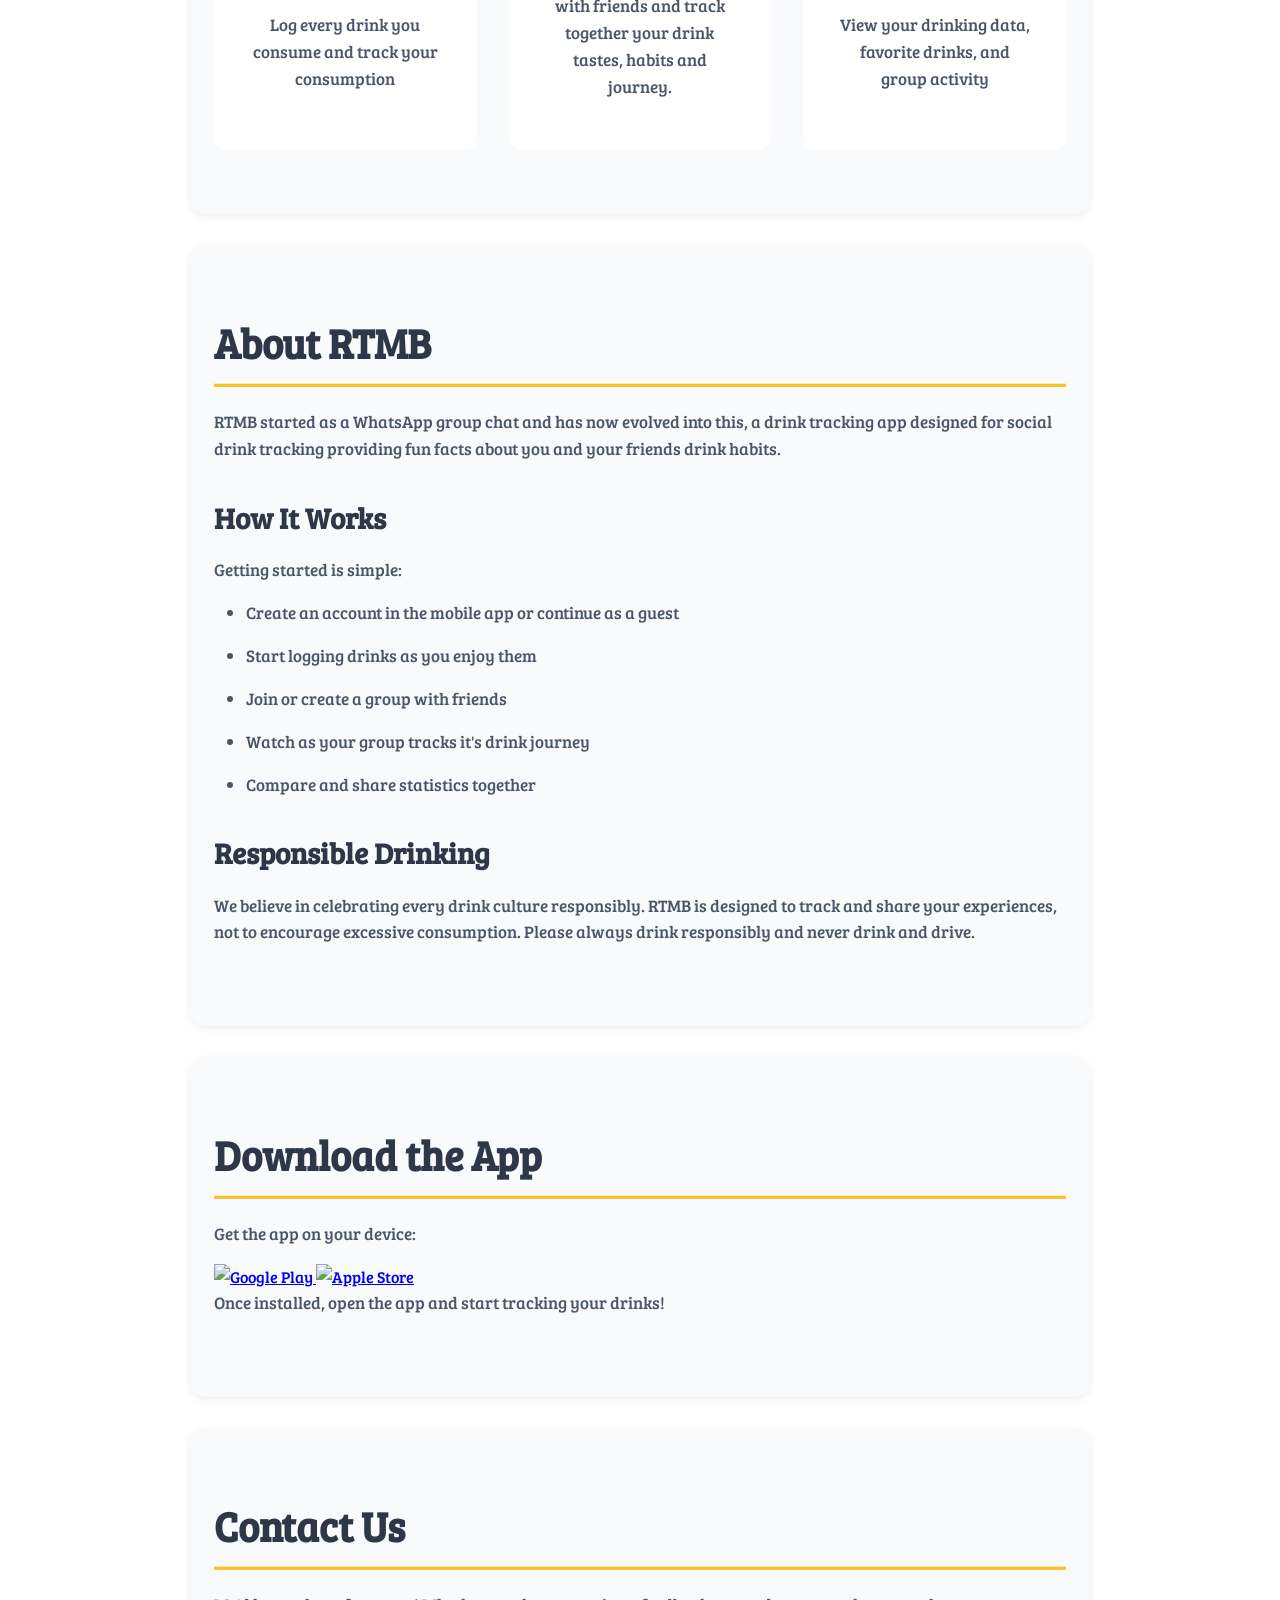
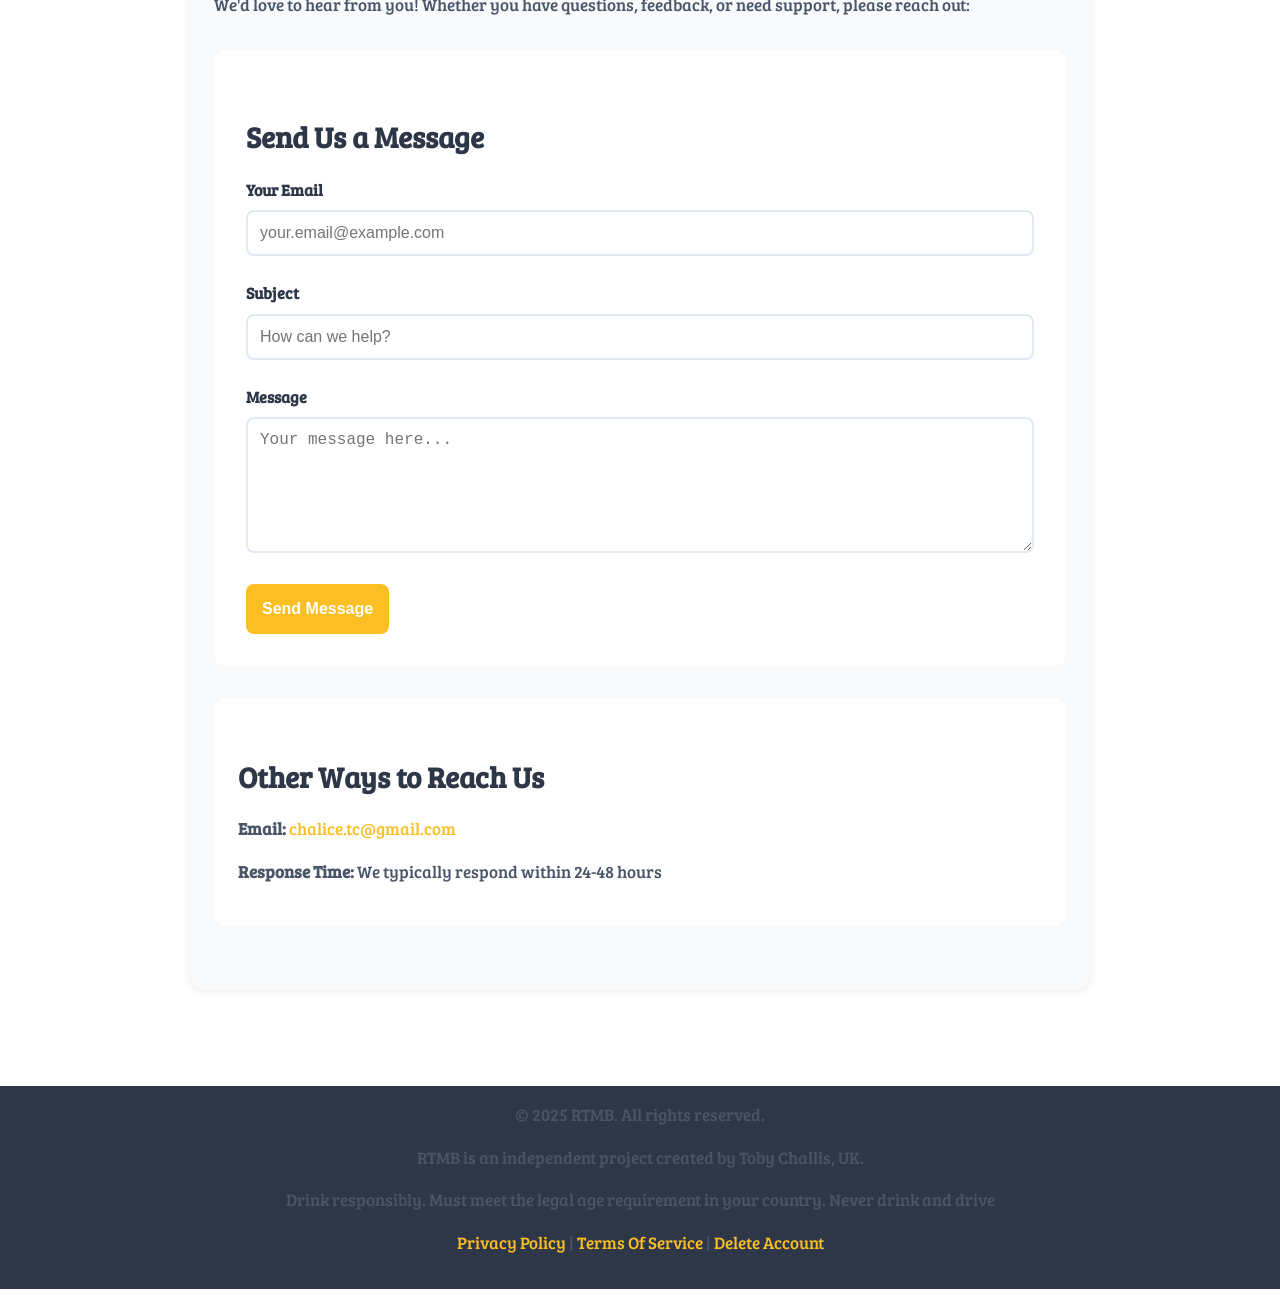
==== commit 2311af9d: "Updated email to chalice.tc" ====
--- a/index.html
+++ b/index.html
@@ -181,8 +181,8 @@
 
                 <div style="margin-top: 2rem; padding: 1.5rem; background: var(--card-white); border-radius: 12px;">
                     <h3>Other Ways to Reach Us</h3>
-                    <p><strong>Email:</strong> <a href="mailto:tc.chalice@gmail.com"
-                            class="email-link">tc.chalice@gmail.com</a></p>
+                    <p><strong>Email:</strong> <a href="mailto:chalice.tc@gmail.com"
+                            class="email-link">chalice.tc@gmail.com</a></p>
                     <p><strong>Response Time:</strong> We typically respond within 24-48 hours</p>
                 </div>
             </section>
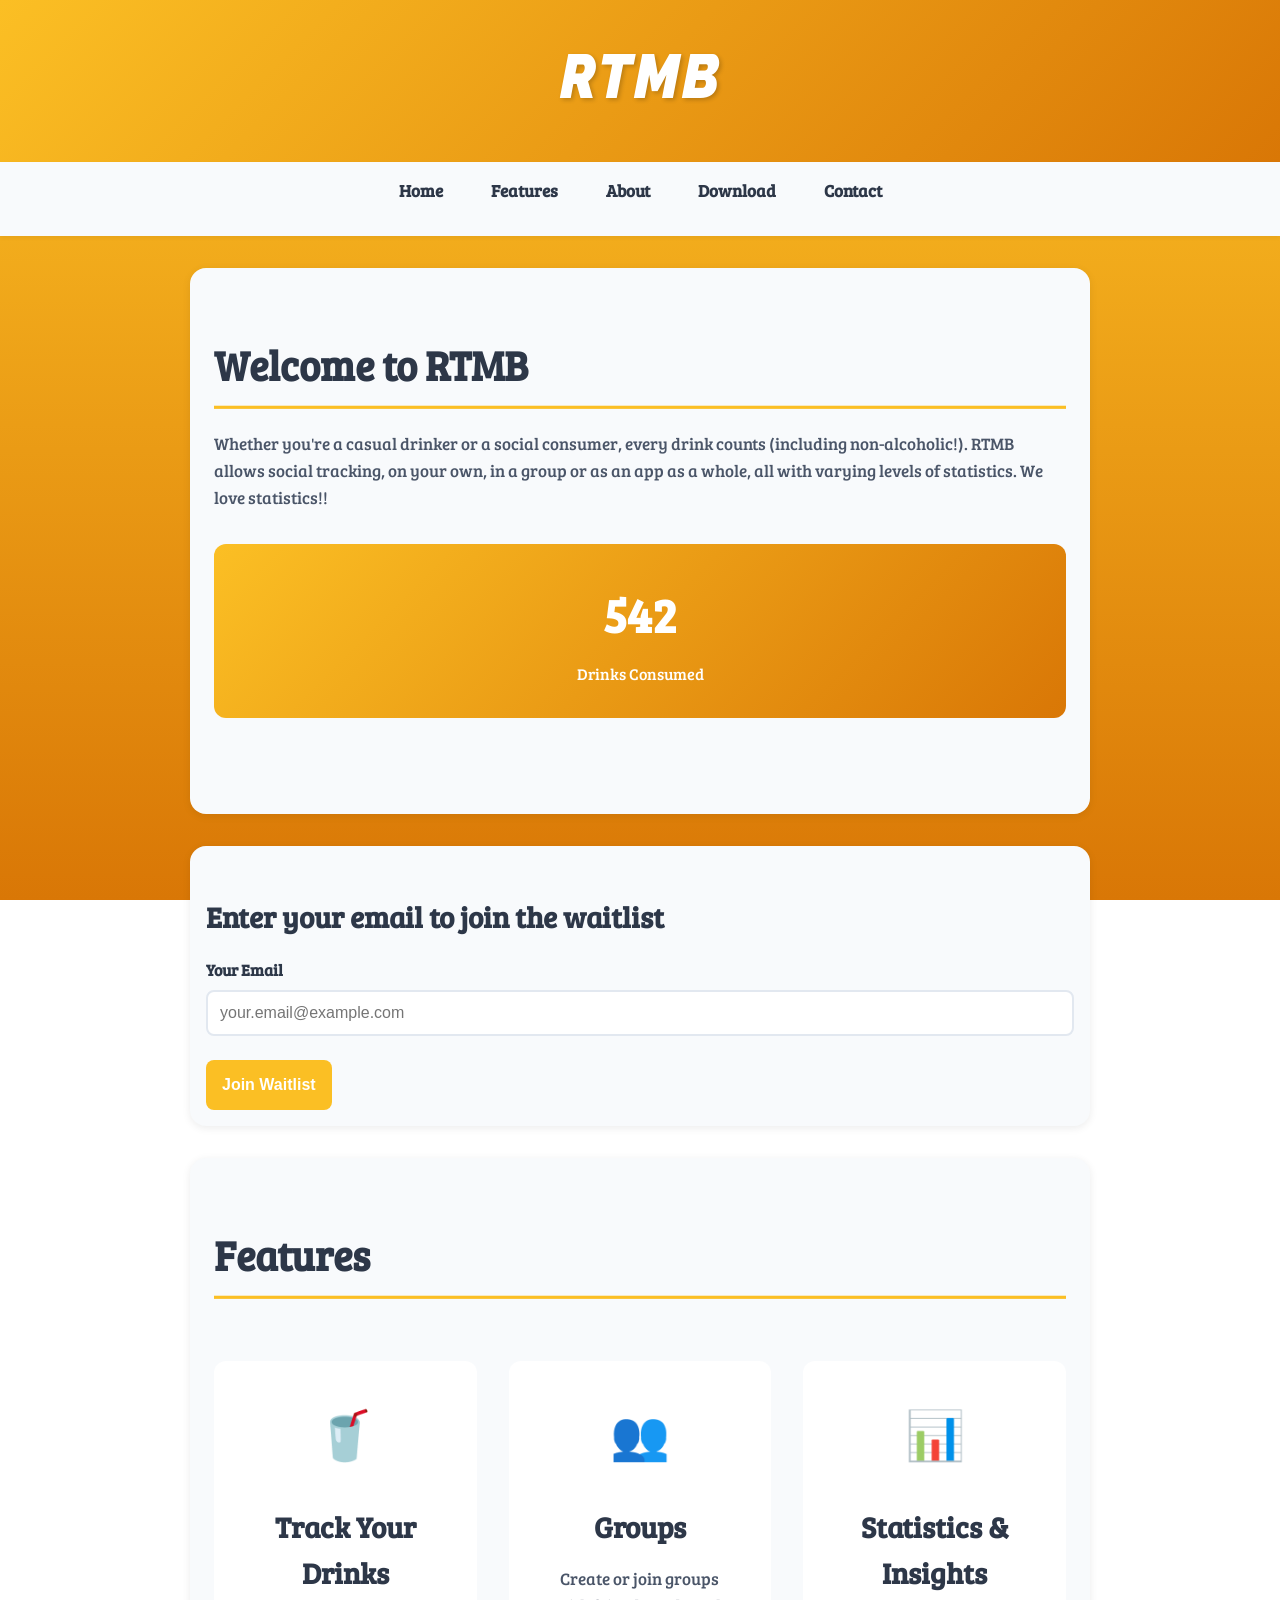
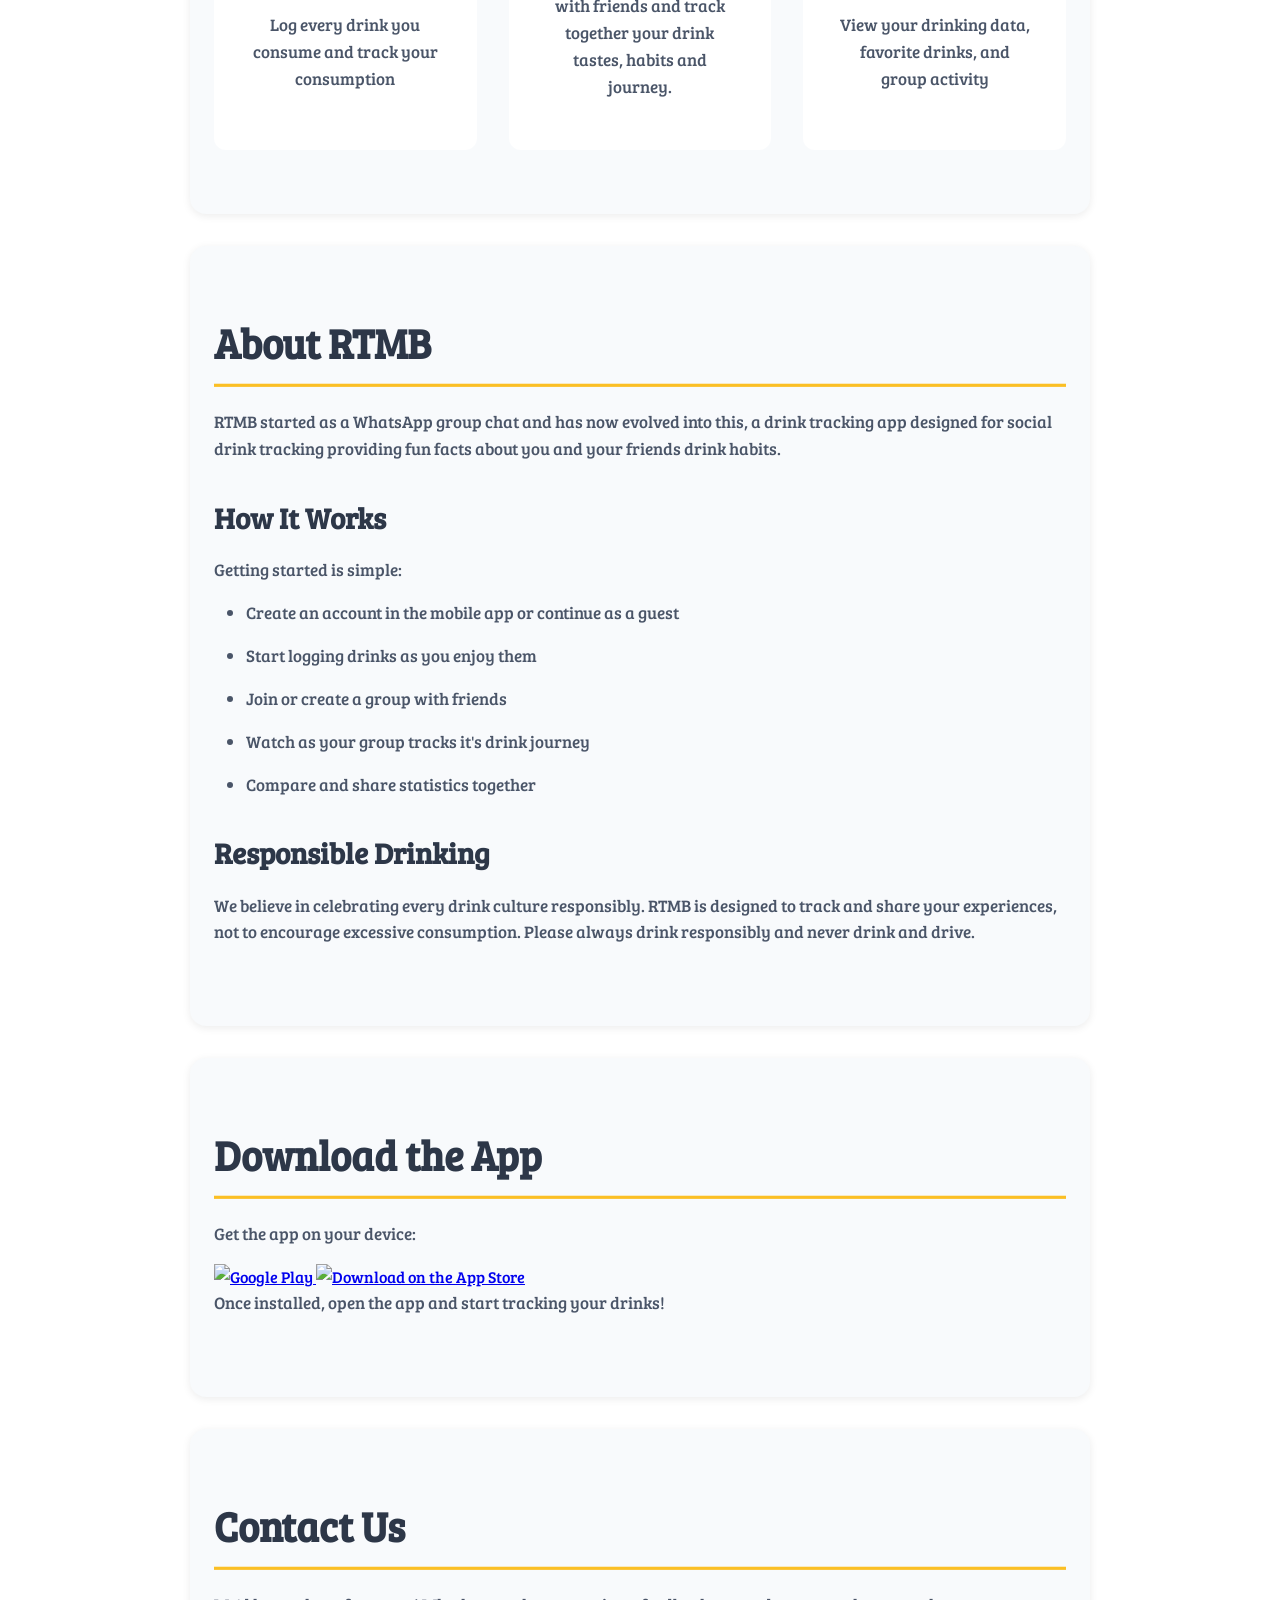
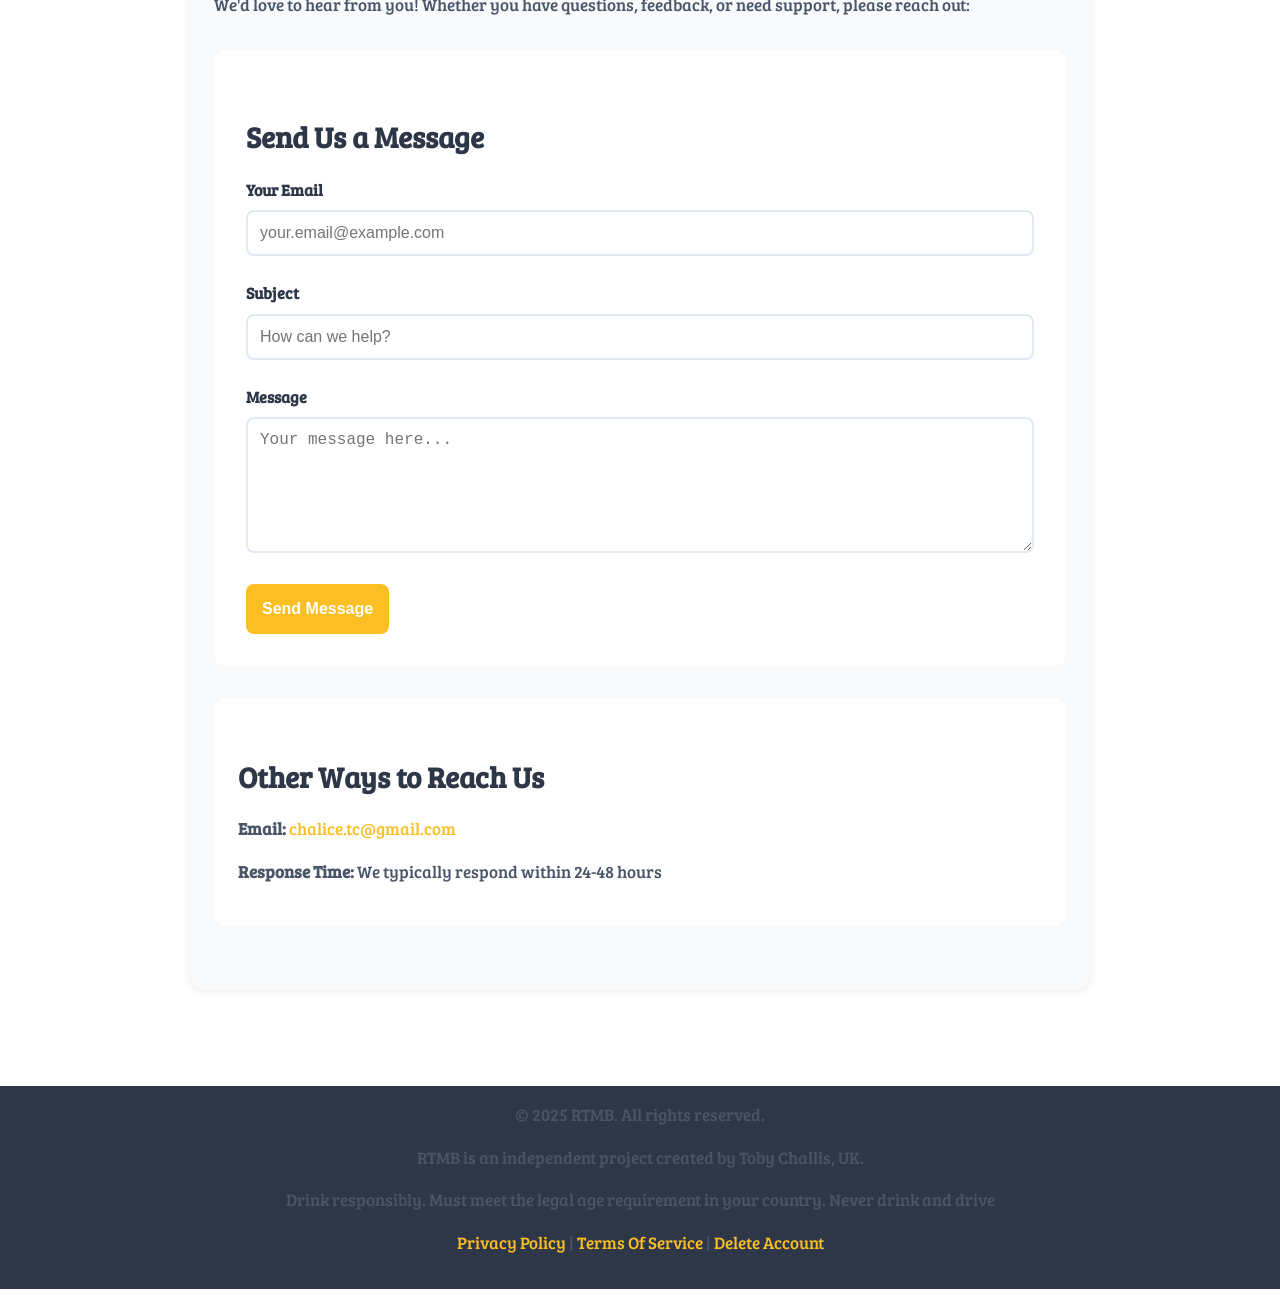
==== commit 7bada31a: "Updated app store link with real link" ====
--- a/index.html
+++ b/index.html
@@ -140,9 +140,9 @@
                         <img src="https://upload.wikimedia.org/wikipedia/commons/thumb/7/78/Google_Play_Store_badge_EN.svg/330px-Google_Play_Store_badge_EN.svg.png"
                             alt="Google Play">
                     </a>
-                    <a href="#" onclick="showComingSoon(event)" class="store-button">
+                    <a href="https://apps.apple.com/gb/app/rtmb/id6761845733" target="_blank" rel="noopener noreferrer" class="store-button">
                         <img src="https://upload.wikimedia.org/wikipedia/commons/thumb/3/3c/Download_on_the_App_Store_Badge.svg/330px-Download_on_the_App_Store_Badge.svg.png"
-                            alt="Apple Store">
+                            alt="Download on the App Store">
                     </a>
                 </div>
 
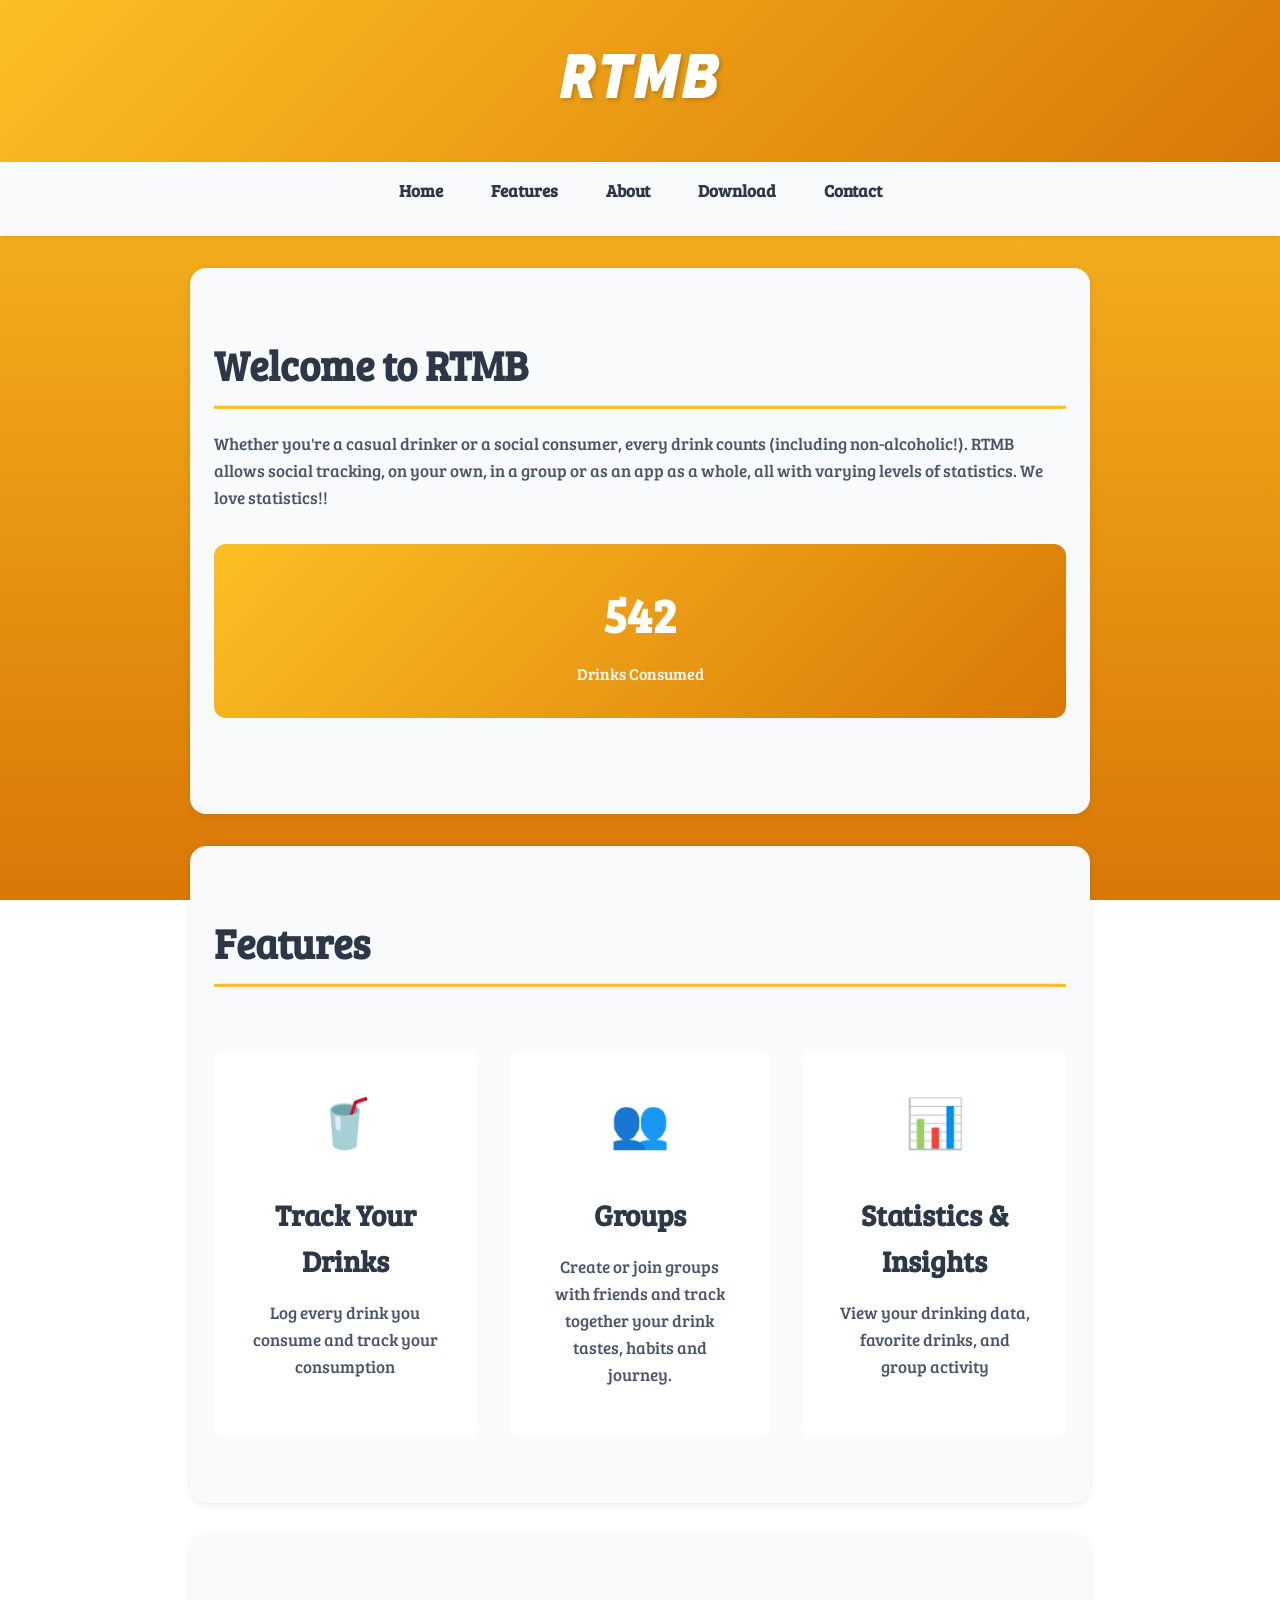
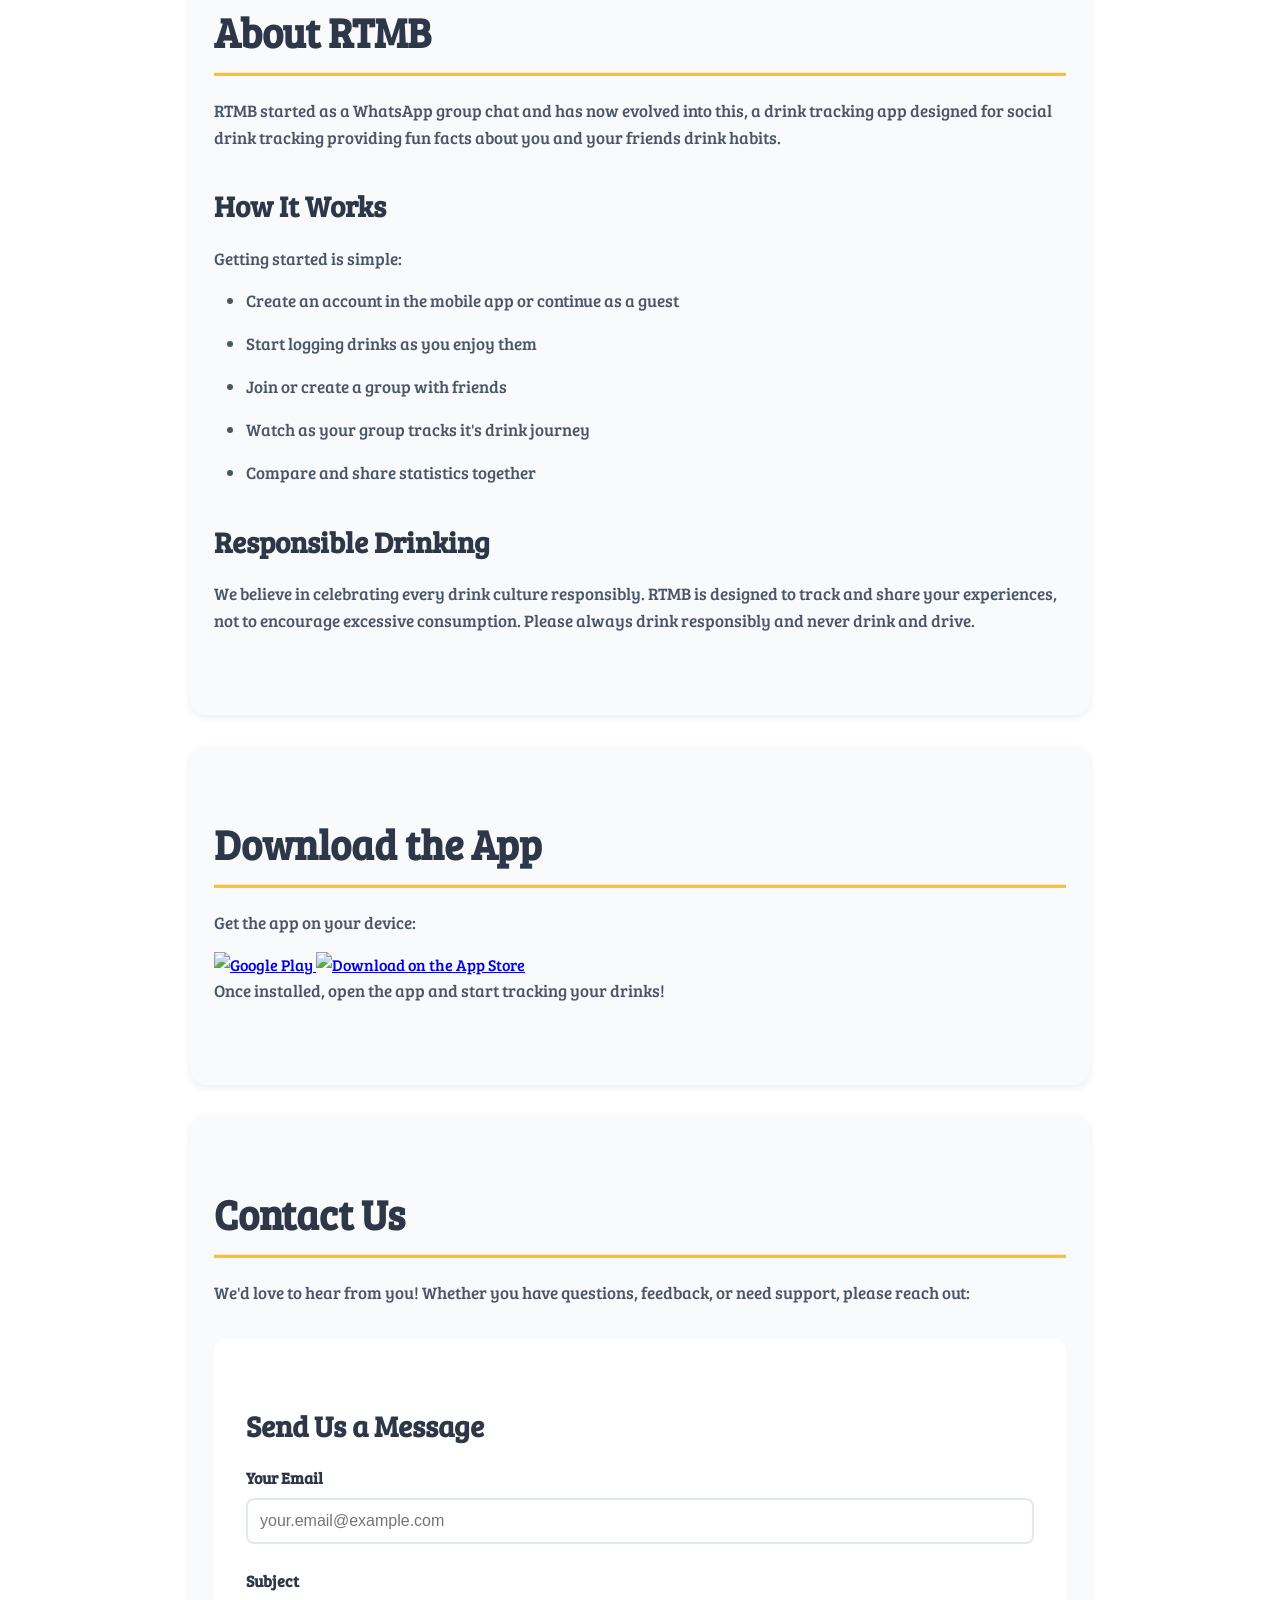
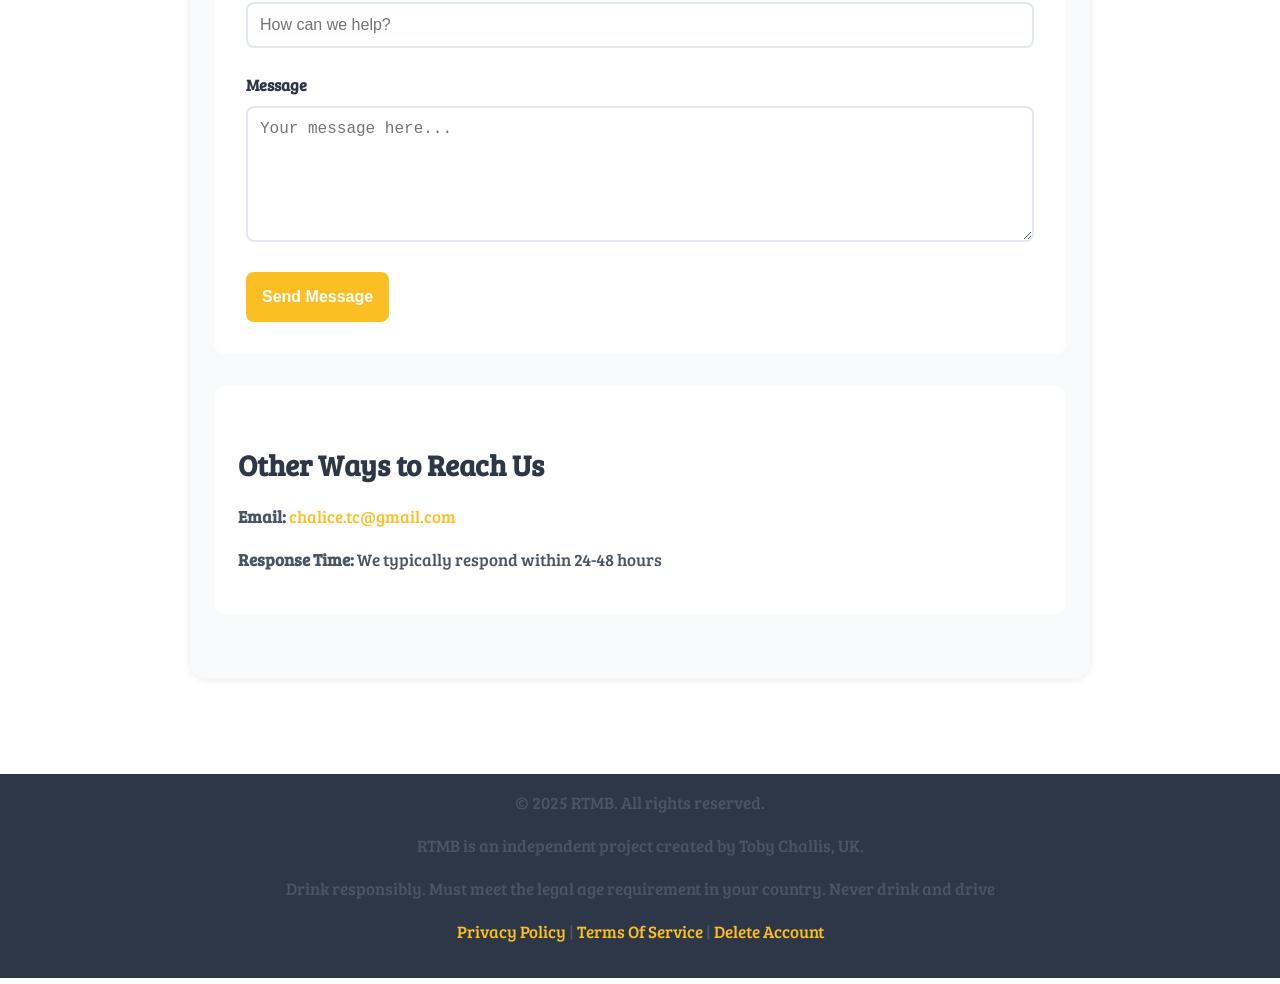
==== commit e33ba50b: "Update website content and localize fonts Co-authored-by: Copilot <223556219+Copilot@users.noreply.g" ====
--- a/index.html
+++ b/index.html
@@ -9,9 +9,6 @@
     <meta name="author" content="Toby Challis">
     <meta name="description" content="Social drink tracking - RTMB">
     <link rel="icon" href="favicon.png" type="image/png">
-    <link
-        href="https://fonts.googleapis.com/css2?family=Bree+Serif&family=Raleway:ital,wght@0,100..900;1,100..900&display=swap"
-        rel="stylesheet">
     <style>
         html {
             scroll-behavior: smooth;
@@ -66,20 +63,6 @@
                 </div>
             </section>
 
-            <section id="waitlist" style="padding: 1rem 1rem">
-                 
-                    <h3>Enter your email to join the waitlist</h3>
-                    <form id="contactForm" action="https://formspree.io/f/mwpwkzno" method="POST">
-                        <input type="hidden" name="subject" value="Waitlist Signup">
-                        <div class="form-group">
-                            <label for="contact-email">Your Email</label>
-                            <input type="email" id="contact-email" name="contact-email" autocomplete="email" required
-                                placeholder="your.email@example.com">
-                        </div>
-                        <button type="submit">Join Waitlist</button>
-                    </form>
-                
-            </section>
 
 
             <!-- FEATURES SECTION -->
--- a/styles.css
+++ b/styles.css
@@ -12,6 +12,30 @@
     --text-light: #4a5568;
     --bg-white: #f8fafc;
     --card-white: #ffffff;
+}
+
+@font-face {
+    font-family: "Bree Serif";
+    src: url("Bree_Serif/BreeSerif-Regular.ttf") format("truetype");
+    font-style: normal;
+    font-weight: 400;
+    font-display: swap;
+}
+
+@font-face {
+    font-family: "Raleway";
+    src: url("Raleway/static/Raleway-BlackItalic.ttf") format("truetype");
+    font-style: italic;
+    font-weight: 900;
+    font-display: swap;
+}
+
+@font-face {
+    font-family: "Raleway";
+    src: url("Raleway/static/Raleway-Bold.ttf") format("truetype");
+    font-style: normal;
+    font-weight: 700;
+    font-display: swap;
 }
 
 body {
